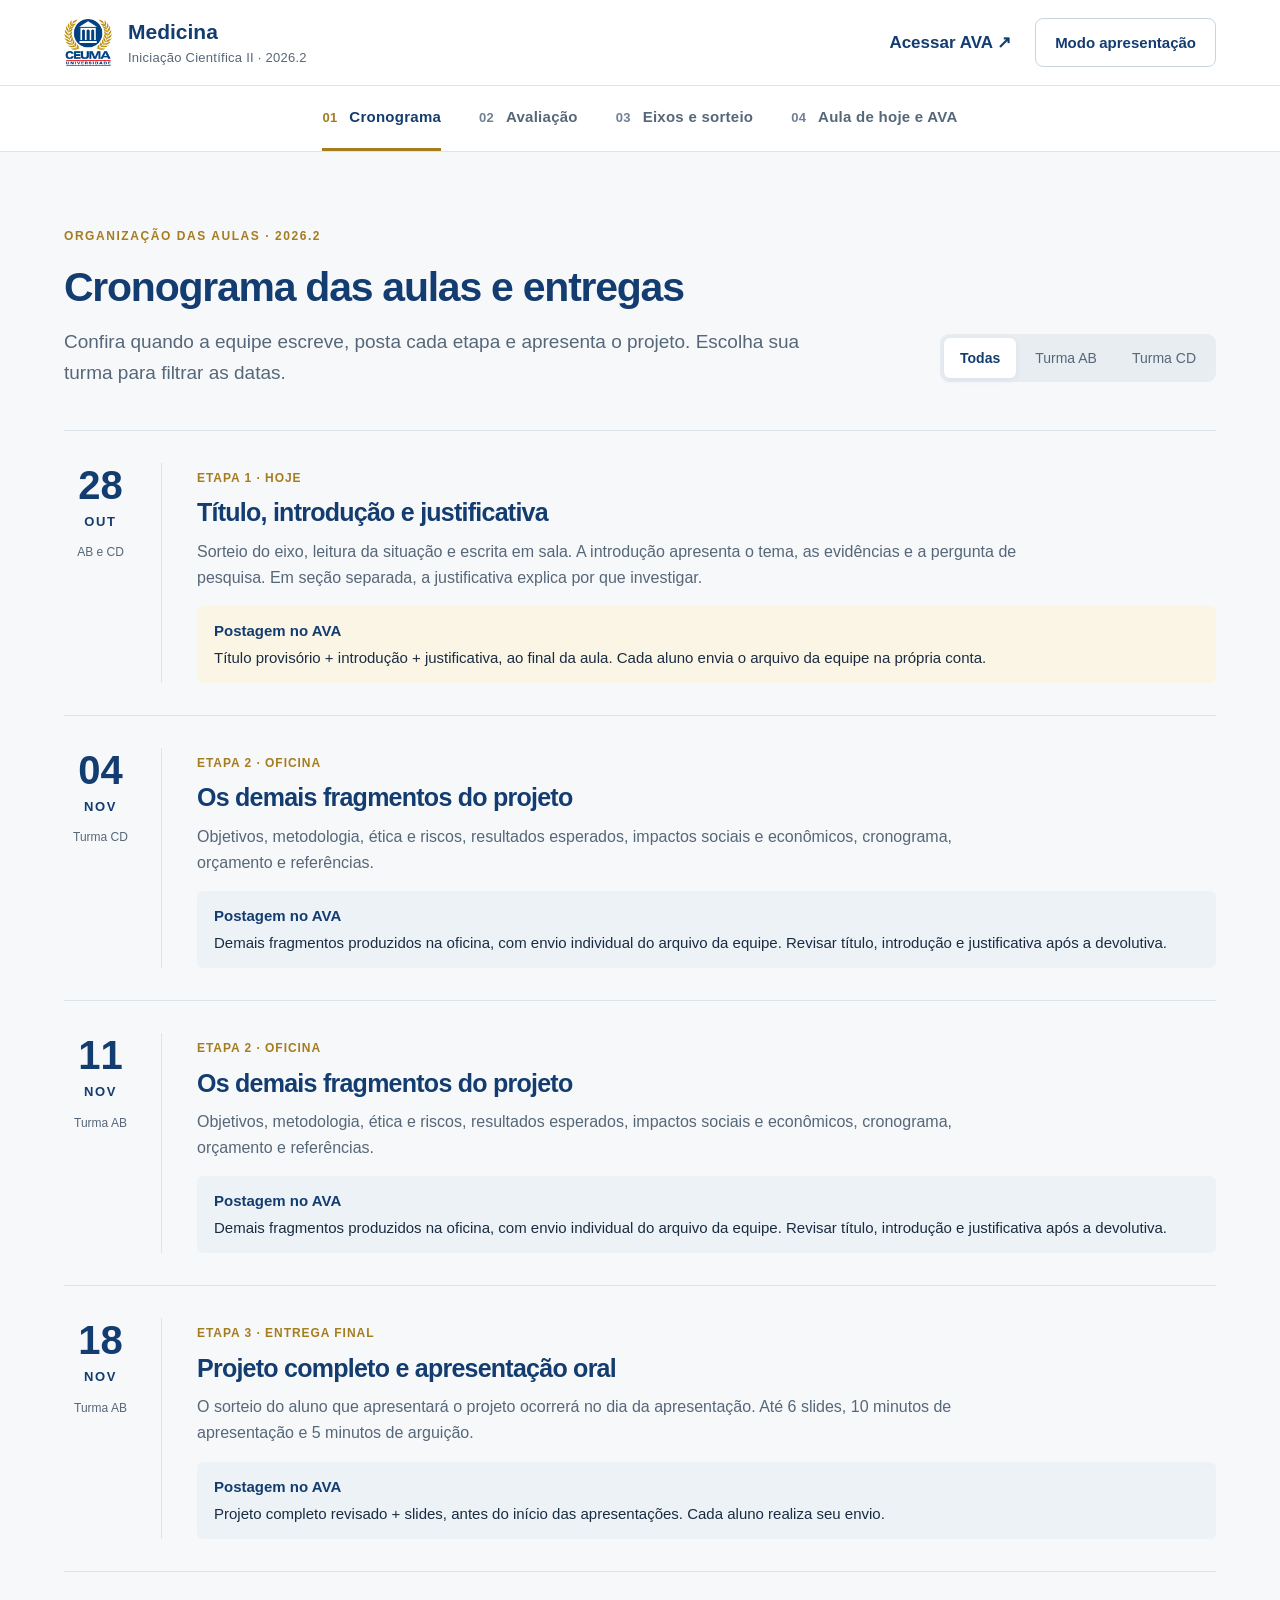
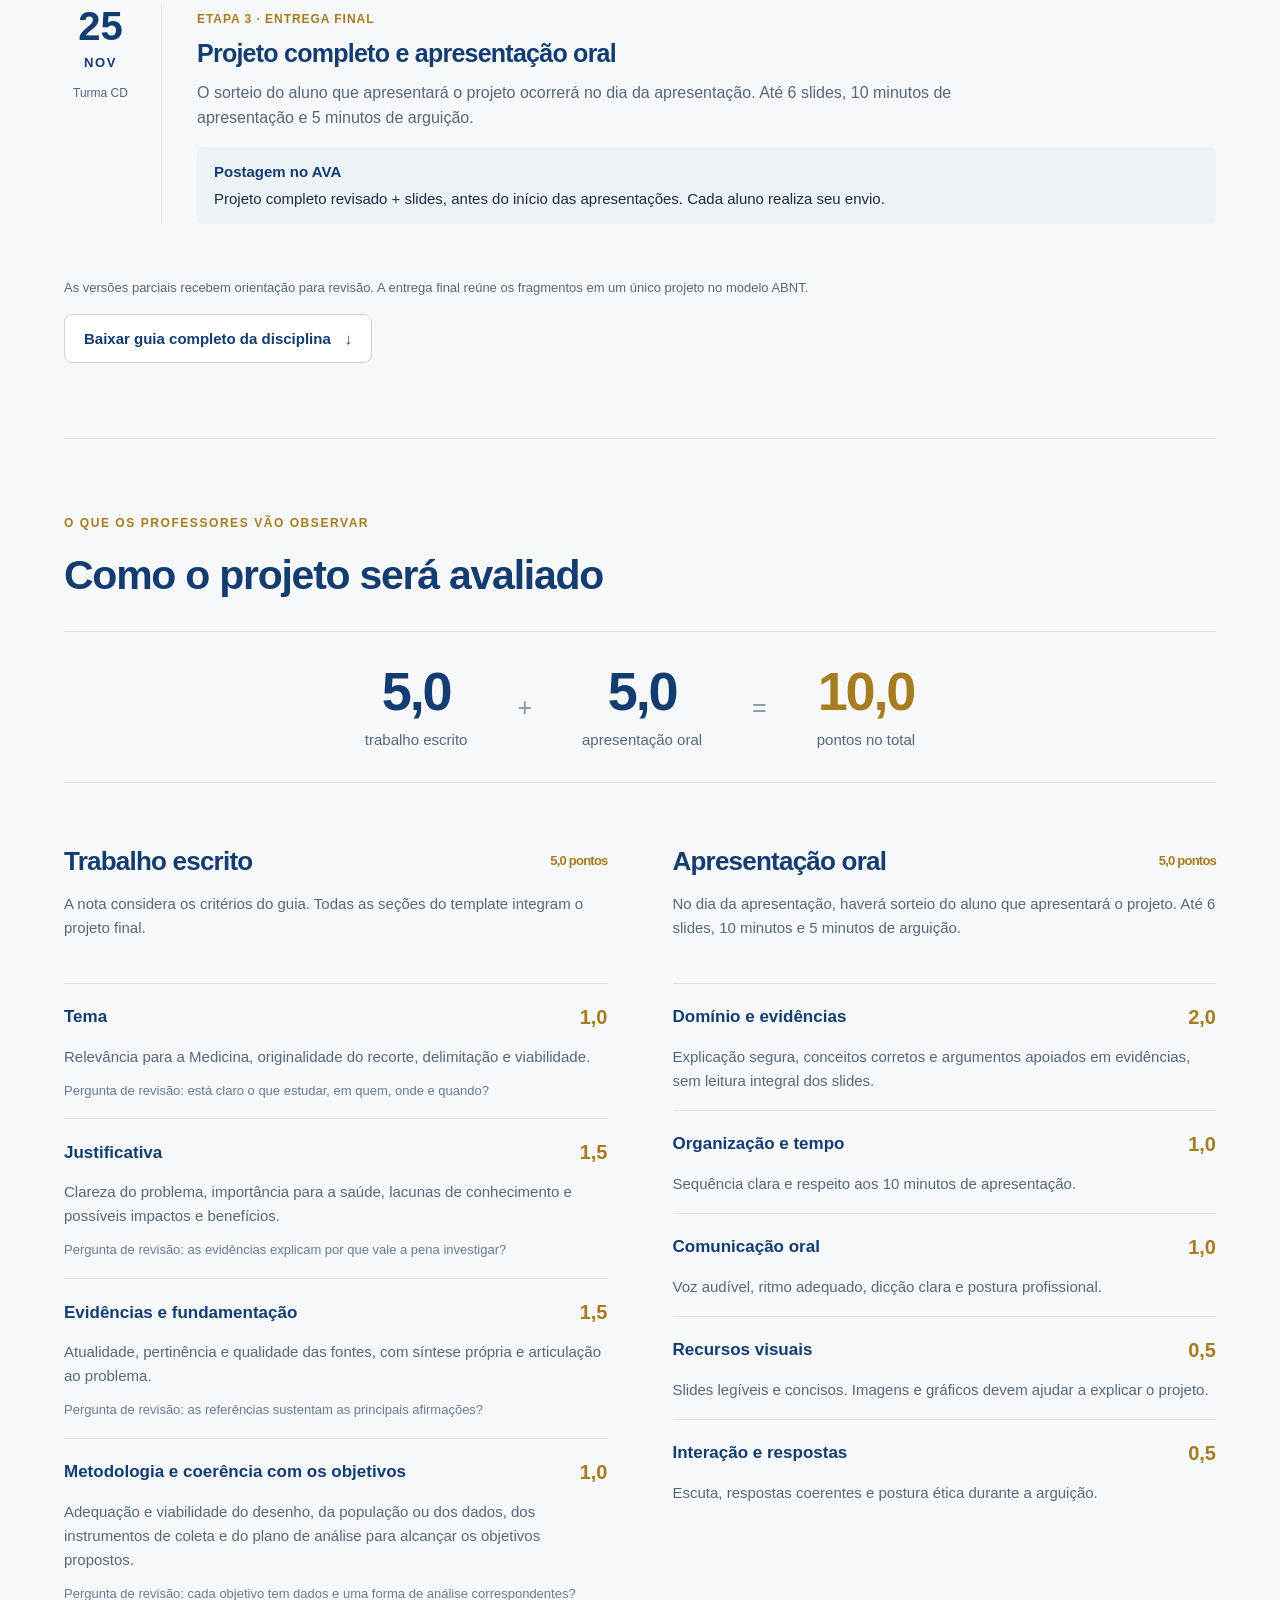
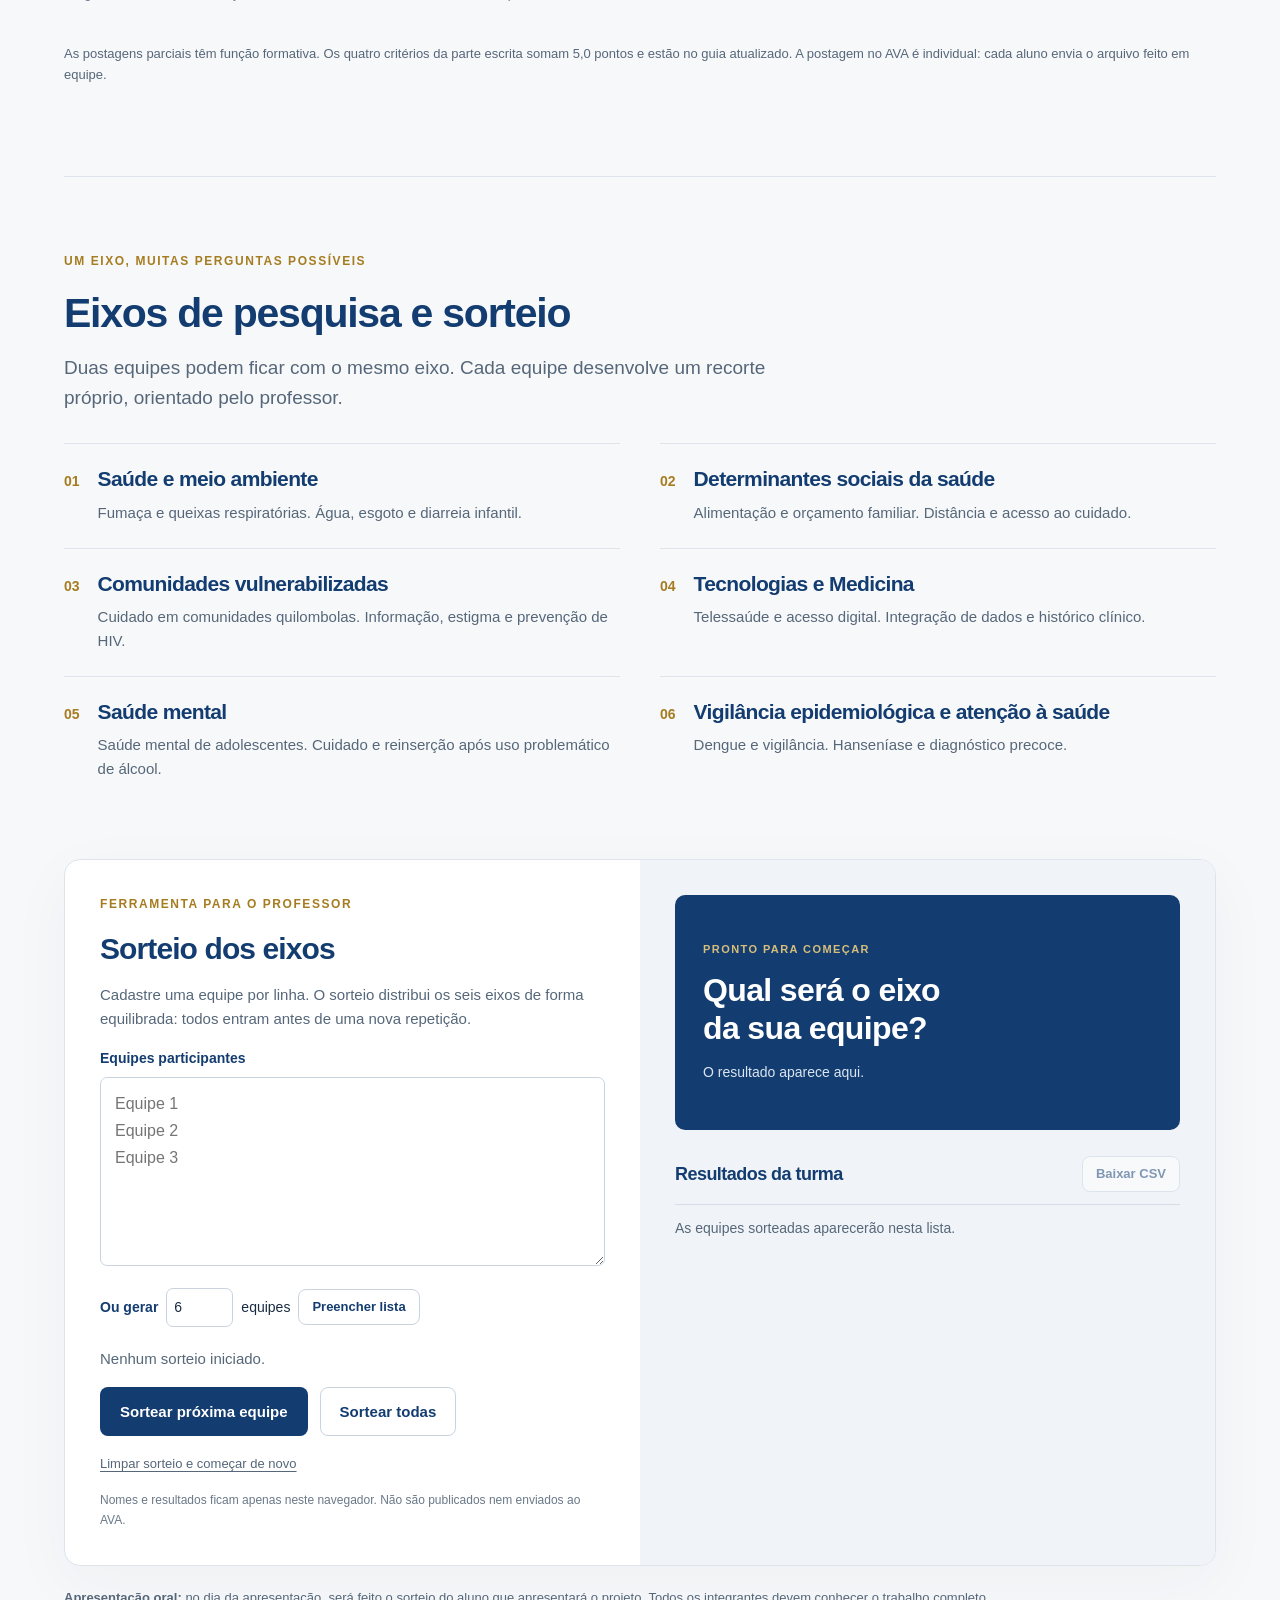
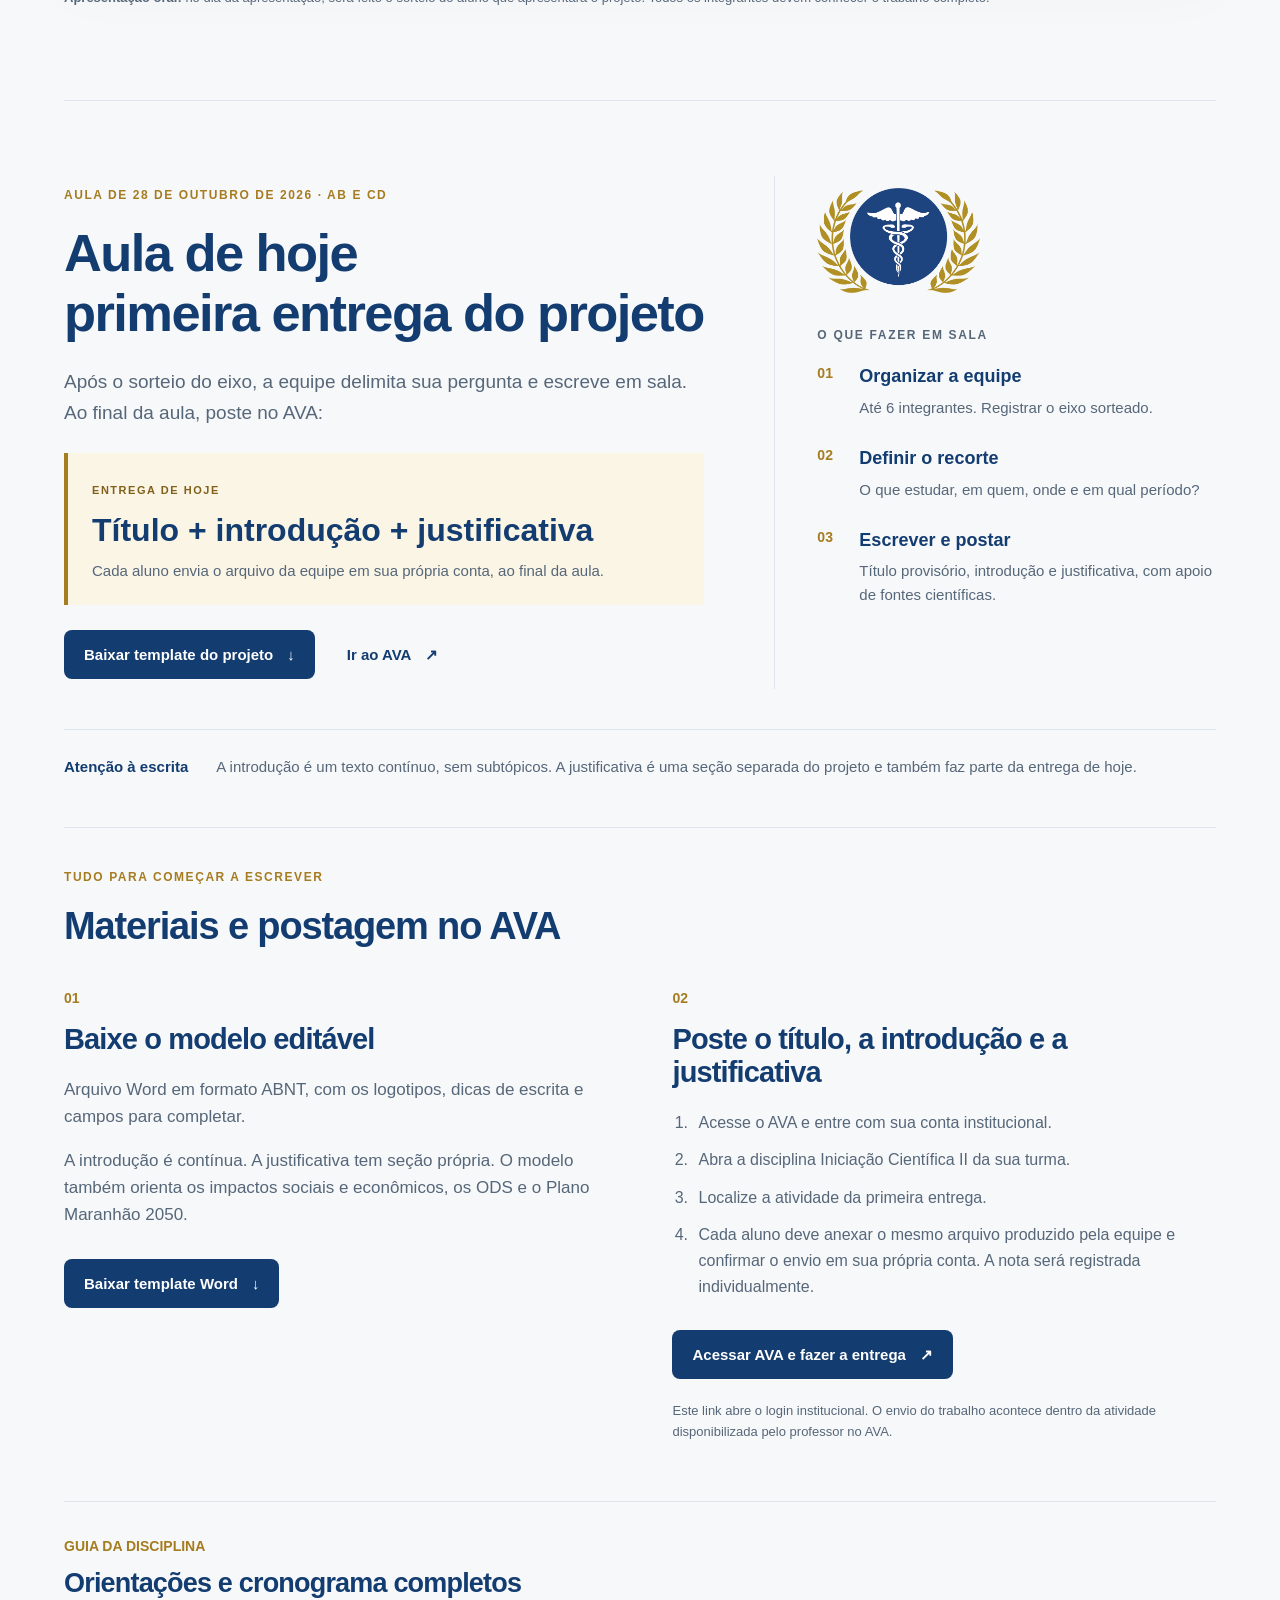
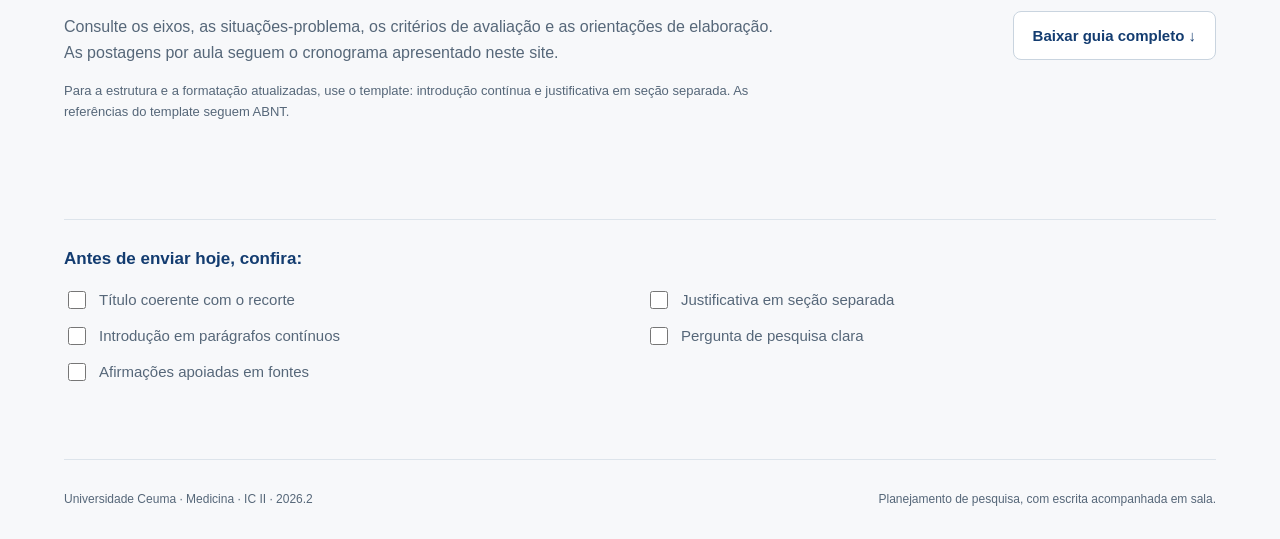
==== index.html @ c85ce7bf "Add files via upload" ====
<!doctype html>
<html lang="pt-BR">
<head>
<meta charset="utf-8"><meta name="viewport" content="width=device-width, initial-scale=1">
<meta name="description" content="Iniciação Científica II: cronograma, entregas no AVA, avaliação e sorteio dos eixos de pesquisa. Medicina Universidade Ceuma, 2026.2.">
<meta name="theme-color" content="#133c70"><title>IC II · Projeto de pesquisa · Medicina Ceuma</title>
<link rel="stylesheet" href="style.css"><script src="app.js" defer></script>
</head>
<body>
<a class="skip" href="#conteudo">Pular para o conteúdo</a>
<header class="topbar"><a class="brand" href="#cronograma" aria-label="IC II início"><img src="universidade-ceuma.png" alt="Universidade Ceuma"><span>Medicina<span class="brand-sub">Iniciação Científica II · 2026.2</span></span></a><div class="top-actions"><a class="ava-link" href="https://ead.ceuma.br/login/index.php" target="_blank" rel="noopener">Acessar AVA <span aria-hidden="true">↗</span></a><button id="presentation-toggle" class="btn outline" aria-pressed="false">Modo apresentação</button></div></header>
<nav class="nav" aria-label="Seções da aula"><a href="#cronograma" class="active">01 <span>Cronograma</span></a><a href="#avaliacao">02 <span>Avaliação</span></a><a href="#sorteio">03 <span>Eixos e sorteio</span></a><a href="#hoje">04 <span>Aula de hoje e AVA</span></a></nav>
<main id="conteudo">
<section id="cronograma" class="section" aria-labelledby="cronograma-title"><p class="eyebrow">Organização das aulas · 2026.2</p><div class="section-heading"><div><h1 id="cronograma-title" class="schedule-title">Cronograma das aulas e entregas</h1><p class="section-intro">Confira quando a equipe escreve, posta cada etapa e apresenta o projeto. Escolha sua turma para filtrar as datas.</p></div><div class="tabs" role="group" aria-label="Filtrar cronograma por turma"><button data-class="all" aria-pressed="true" class="selected">Todas</button><button data-class="AB" aria-pressed="false">Turma AB</button><button data-class="CD" aria-pressed="false">Turma CD</button></div></div>
<div class="timeline">
<article class="event today" data-group="AB CD"><div class="date"><strong>28</strong><span>OUT</span><small>AB e CD</small></div><div class="event-body"><span class="event-tag">Etapa 1 · hoje</span><h3>Título, introdução e justificativa</h3><p>Sorteio do eixo, leitura da situação e escrita em sala. A introdução apresenta o tema, as evidências e a pergunta de pesquisa. Em seção separada, a justificativa explica por que investigar.</p><div class="deliverable"><strong>Postagem no AVA</strong> Título provisório + introdução + justificativa, ao final da aula. Cada aluno envia o arquivo da equipe na própria conta.</div></div></article>
<article class="event" data-group="CD"><div class="date"><strong>04</strong><span>NOV</span><small>Turma CD</small></div><div class="event-body"><span class="event-tag">Etapa 2 · oficina</span><h3>Os demais fragmentos do projeto</h3><p>Objetivos, metodologia, ética e riscos, resultados esperados, impactos sociais e econômicos, cronograma, orçamento e referências.</p><div class="deliverable"><strong>Postagem no AVA</strong> Demais fragmentos produzidos na oficina, com envio individual do arquivo da equipe. Revisar título, introdução e justificativa após a devolutiva.</div></div></article>
<article class="event" data-group="AB"><div class="date"><strong>11</strong><span>NOV</span><small>Turma AB</small></div><div class="event-body"><span class="event-tag">Etapa 2 · oficina</span><h3>Os demais fragmentos do projeto</h3><p>Objetivos, metodologia, ética e riscos, resultados esperados, impactos sociais e econômicos, cronograma, orçamento e referências.</p><div class="deliverable"><strong>Postagem no AVA</strong> Demais fragmentos produzidos na oficina, com envio individual do arquivo da equipe. Revisar título, introdução e justificativa após a devolutiva.</div></div></article>
<article class="event final" data-group="AB"><div class="date"><strong>18</strong><span>NOV</span><small>Turma AB</small></div><div class="event-body"><span class="event-tag">Etapa 3 · entrega final</span><h3>Projeto completo e apresentação oral</h3><p>O sorteio do aluno que apresentará o projeto ocorrerá no dia da apresentação. Até 6 slides, 10 minutos de apresentação e 5 minutos de arguição.</p><div class="deliverable"><strong>Postagem no AVA</strong> Projeto completo revisado + slides, antes do início das apresentações. Cada aluno realiza seu envio.</div></div></article>
<article class="event final" data-group="CD"><div class="date"><strong>25</strong><span>NOV</span><small>Turma CD</small></div><div class="event-body"><span class="event-tag">Etapa 3 · entrega final</span><h3>Projeto completo e apresentação oral</h3><p>O sorteio do aluno que apresentará o projeto ocorrerá no dia da apresentação. Até 6 slides, 10 minutos de apresentação e 5 minutos de arguição.</p><div class="deliverable"><strong>Postagem no AVA</strong> Projeto completo revisado + slides, antes do início das apresentações. Cada aluno realiza seu envio.</div></div></article>
</div><p class="footnote">As versões parciais recebem orientação para revisão. A entrega final reúne os fragmentos em um único projeto no modelo ABNT.</p><a class="btn outline" href="Guia-Projeto-IC-II-2026.docx" download>Baixar guia completo da disciplina <span aria-hidden="true">↓</span></a></section>
<section id="avaliacao" class="section" aria-labelledby="avaliacao-title"><p class="eyebrow">O que os professores vão observar</p><h2 id="avaliacao-title">Como o projeto será avaliado</h2><div class="score-overview"><div><strong>5,0</strong><span>trabalho escrito</span></div><span class="score-symbol">+</span><div><strong>5,0</strong><span>apresentação oral</span></div><span class="score-symbol">=</span><div class="score-total"><strong>10,0</strong><span>pontos no total</span></div></div>
<div class="assessment-grid"><div><h3>Trabalho escrito <span>5,0 pontos</span></h3><p class="rubric-intro">A nota considera os critérios do guia. Todas as seções do template integram o projeto final.</p><details class="rubric" open><summary><span>Tema</span><strong>1,0</strong></summary><p>Relevância para a Medicina, originalidade do recorte, delimitação e viabilidade.</p><p class="rubric-hint">Pergunta de revisão: está claro o que estudar, em quem, onde e quando?</p></details><details class="rubric" open><summary><span>Justificativa</span><strong>1,5</strong></summary><p>Clareza do problema, importância para a saúde, lacunas de conhecimento e possíveis impactos e benefícios.</p><p class="rubric-hint">Pergunta de revisão: as evidências explicam por que vale a pena investigar?</p></details><details class="rubric" open><summary><span>Evidências e fundamentação</span><strong>1,5</strong></summary><p>Atualidade, pertinência e qualidade das fontes, com síntese própria e articulação ao problema.</p><p class="rubric-hint">Pergunta de revisão: as referências sustentam as principais afirmações?</p></details><details class="rubric" open><summary><span>Metodologia e coerência com os objetivos</span><strong>1,0</strong></summary><p>Adequação e viabilidade do desenho, da população ou dos dados, dos instrumentos de coleta e do plano de análise para alcançar os objetivos propostos.</p><p class="rubric-hint">Pergunta de revisão: cada objetivo tem dados e uma forma de análise correspondentes?</p></details></div><div><h3>Apresentação oral <span>5,0 pontos</span></h3><p class="rubric-intro">No dia da apresentação, haverá sorteio do aluno que apresentará o projeto. Até 6 slides, 10 minutos e 5 minutos de arguição.</p><details class="rubric" open><summary><span>Domínio e evidências</span><strong>2,0</strong></summary><p>Explicação segura, conceitos corretos e argumentos apoiados em evidências, sem leitura integral dos slides.</p></details><details class="rubric" open><summary><span>Organização e tempo</span><strong>1,0</strong></summary><p>Sequência clara e respeito aos 10 minutos de apresentação.</p></details><details class="rubric" open><summary><span>Comunicação oral</span><strong>1,0</strong></summary><p>Voz audível, ritmo adequado, dicção clara e postura profissional.</p></details><details class="rubric" open><summary><span>Recursos visuais</span><strong>0,5</strong></summary><p>Slides legíveis e concisos. Imagens e gráficos devem ajudar a explicar o projeto.</p></details><details class="rubric" open><summary><span>Interação e respostas</span><strong>0,5</strong></summary><p>Escuta, respostas coerentes e postura ética durante a arguição.</p></details></div></div><p class="footnote">As postagens parciais têm função formativa. Os quatro critérios da parte escrita somam 5,0 pontos e estão no guia atualizado. A postagem no AVA é individual: cada aluno envia o arquivo feito em equipe.</p></section>
<section id="sorteio" class="section" aria-labelledby="sorteio-title"><p class="eyebrow">Um eixo, muitas perguntas possíveis</p><h2 id="sorteio-title">Eixos de pesquisa e sorteio</h2><p class="section-intro">Duas equipes podem ficar com o mesmo eixo. Cada equipe desenvolve um recorte próprio, orientado pelo professor.</p>
<div class="axis-list" id="axis-list"></div>
<div class="lottery"><div class="lottery-form"><p class="eyebrow">Ferramenta para o professor</p><h3>Sorteio dos eixos</h3><p>Cadastre uma equipe por linha. O sorteio distribui os seis eixos de forma equilibrada: todos entram antes de uma nova repetição.</p><label for="teams">Equipes participantes</label><textarea id="teams" rows="6" placeholder="Equipe 1&#10;Equipe 2&#10;Equipe 3"></textarea><div class="quick-generate"><label for="team-count">Ou gerar</label><input type="number" id="team-count" value="6" min="1" max="60"><span>equipes</span><button id="generate-teams" class="btn small outline">Preencher lista</button></div><p id="lottery-status" class="status" role="status" aria-live="polite">Nenhum sorteio iniciado.</p><div class="button-row"><button id="draw-one" class="btn primary">Sortear próxima equipe</button><button id="draw-all" class="btn outline">Sortear todas</button></div><button id="reset-lottery" class="reset-button">Limpar sorteio e começar de novo</button><p class="privacy">Nomes e resultados ficam apenas neste navegador. Não são publicados nem enviados ao AVA.</p></div><div class="lottery-results"><div id="draw-stage" class="draw-stage" aria-live="polite"><span class="stage-overline">PRONTO PARA COMEÇAR</span><strong>Qual será o eixo<br>da sua equipe?</strong><p>O resultado aparece aqui.</p></div><div class="results-heading"><h4>Resultados da turma</h4><button id="export-results" class="btn small outline" disabled>Baixar CSV</button></div><ol id="results-list" class="results-list"><li class="empty">As equipes sorteadas aparecerão nesta lista.</li></ol></div></div>
<p class="footnote"><strong>Apresentação oral:</strong> no dia da apresentação, será feito o sorteio do aluno que apresentará o projeto. Todos os integrantes devem conhecer o trabalho completo.</p>
</section>
<section id="hoje" class="section hero" aria-labelledby="hoje-title">
<div class="hero-copy"><p class="eyebrow">Aula de 28 de outubro de 2026 · AB e CD</p><h2 id="hoje-title">Aula de hoje<br>primeira entrega do projeto</h2><p class="intro">Após o sorteio do eixo, a equipe delimita sua pergunta e escreve em sala. Ao final da aula, poste no AVA:</p><div class="today-delivery"><span>ENTREGA DE HOJE</span><strong>Título + introdução + justificativa</strong><p>Cada aluno envia o arquivo da equipe em sua própria conta, ao final da aula.</p></div><div class="button-row"><a class="btn primary" href="Template-Projeto-IC-II-ABNT.docx" download>Baixar template do projeto <span aria-hidden="true">↓</span></a><a class="btn text-button" href="https://ead.ceuma.br/login/index.php" target="_blank" rel="noopener">Ir ao AVA <span aria-hidden="true">↗</span></a></div></div>
<aside class="hero-aside"><img src="medicina-ceuma.png" alt="Símbolo do curso de Medicina da Universidade Ceuma"><p class="aside-label">O QUE FAZER EM SALA</p><ol class="steps"><li><strong>Organizar a equipe</strong><span>Até 6 integrantes. Registrar o eixo sorteado.</span></li><li><strong>Definir o recorte</strong><span>O que estudar, em quem, onde e em qual período?</span></li><li><strong>Escrever e postar</strong><span>Título provisório, introdução e justificativa, com apoio de fontes científicas.</span></li></ol></aside>
<div class="teacher-note"><strong>Atenção à escrita</strong><p>A introdução é um texto contínuo, sem subtópicos. A justificativa é uma seção separada do projeto e também faz parte da entrega de hoje.</p></div>
<div id="materiais" class="today-resources" aria-labelledby="materiais-title"><p class="eyebrow">Tudo para começar a escrever</p><h2 id="materiais-title">Materiais e postagem no AVA</h2><div class="resource-columns"><article><span class="resource-number">01</span><h3>Baixe o modelo editável</h3><p>Arquivo Word em formato ABNT, com os logotipos, dicas de escrita e campos para completar.</p><p>A introdução é contínua. A justificativa tem seção própria. O modelo também orienta os impactos sociais e econômicos, os ODS e o Plano Maranhão 2050.</p><a class="btn primary" href="Template-Projeto-IC-II-ABNT.docx" download>Baixar template Word <span aria-hidden="true">↓</span></a></article><article><span class="resource-number">02</span><h3>Poste o título, a introdução e a justificativa</h3><ol class="ava-steps"><li>Acesse o AVA e entre com sua conta institucional.</li><li>Abra a disciplina Iniciação Científica II da sua turma.</li><li>Localize a atividade da primeira entrega.</li><li>Cada aluno deve anexar o mesmo arquivo produzido pela equipe e confirmar o envio em sua própria conta. A nota será registrada individualmente.</li></ol><a class="btn primary" href="https://ead.ceuma.br/login/index.php" target="_blank" rel="noopener">Acessar AVA e fazer a entrega <span aria-hidden="true">↗</span></a><p class="footnote">Este link abre o login institucional. O envio do trabalho acontece dentro da atividade disponibilizada pelo professor no AVA.</p></article></div><article class="guide-resource"><div><span class="resource-number">GUIA DA DISCIPLINA</span><h3>Orientações e cronograma completos</h3><p>Consulte os eixos, as situações-problema, os critérios de avaliação e as orientações de elaboração. As postagens por aula seguem o cronograma apresentado neste site.</p><p class="footnote">Para a estrutura e a formatação atualizadas, use o template: introdução contínua e justificativa em seção separada. As referências do template seguem ABNT.</p></div><a class="btn outline" href="Guia-Projeto-IC-II-2026.docx" download>Baixar guia completo ↓</a></article><div class="closing"><p>Antes de enviar hoje, confira:</p><div class="checklist"><label><input type="checkbox"> Título coerente com o recorte</label><label><input type="checkbox"> Justificativa em seção separada</label><label><input type="checkbox"> Introdução em parágrafos contínuos</label><label><input type="checkbox"> Pergunta de pesquisa clara</label><label><input type="checkbox"> Afirmações apoiadas em fontes</label></div></div></div>
</section>
</main>
<footer class="site-footer"><span>Universidade Ceuma · Medicina · IC II · 2026.2</span><span>Planejamento de pesquisa, com escrita acompanhada em sala.</span></footer>
<div class="presentation-bar" hidden><button id="previous-section" class="btn outline" aria-label="Seção anterior">← Anterior</button><span id="slide-progress" aria-live="polite">1 / 4</span><button id="next-section" class="btn primary" aria-label="Próxima seção">Próxima →</button><button id="exit-presentation" class="btn text-button">Sair <span class="key">Esc</span></button></div>
<dialog id="reset-dialog"><h3>Começar um novo sorteio?</h3><p>Os resultados atuais serão apagados deste navegador. Você pode baixar o CSV antes de continuar.</p><div class="button-row"><button id="cancel-reset" class="btn outline">Manter resultados</button><button id="confirm-reset" class="btn primary">Limpar sorteio</button></div></dialog>
</body></html>
---- style.css ----
@charset "UTF-8";
:root{--navy:#133c70;--deep:#102e54;--gold:#a67c20;--gold-light:#fbf5e6;--ink:#192c41;--muted:#566779;--paper:#fff;--ground:#f7f8fa;--line:#dde4eb;--radius:16px;--shadow:0 18px 65px #102e540a;--font: 'Segoe UI',Arial,sans-serif}
*{box-sizing:border-box}html{scroll-behavior:smooth;scroll-padding-top:150px}body{margin:0;background:var(--ground);color:var(--ink);font-family:var(--font);font-size:17px;line-height:1.6}button,input,textarea{font:inherit}a{color:var(--navy)}button,a,input,textarea,summary{touch-action:manipulation}button{cursor:pointer}button:disabled{cursor:default;opacity:.5}a{text-underline-offset:4px}button:focus-visible,a:focus-visible,summary:focus-visible{outline:3px solid var(--gold);outline-offset:4px}input:focus,textarea:focus{outline:3px solid #a67c2050;border-color:var(--gold)}.skip{position:fixed;top:-100px;left:12px;z-index:100;background:#fff;padding:12px}.skip:focus{top:10px}.topbar{display:flex;align-items:center;justify-content:space-between;gap:20px;padding:18px max(5vw,24px);background:#fff;border-bottom:1px solid var(--line)}.brand{display:flex;align-items:center;gap:16px;text-decoration:none;color:var(--navy);font-size:21px;font-weight:700;line-height:1.3}.brand img{width:48px;height:auto}.brand-sub{display:block;font-size:13px;letter-spacing:.02em;color:var(--muted);font-weight:400;margin-top:4px}.top-actions{display:flex;align-items:center;gap:24px}.ava-link{font-weight:600;text-decoration:none}.nav{position:sticky;top:0;z-index:20;display:flex;justify-content:center;background:#fffffff5;backdrop-filter:blur(12px);border-bottom:1px solid var(--line);gap:38px;padding:0 20px}.nav a{font-size:13px;font-weight:600;letter-spacing:.02em;text-decoration:none;padding:19px 0;color:#708094;border-bottom:3px solid transparent}.nav a span{font-size:15px;margin-left:8px;color:var(--muted)}.nav a.active{color:var(--gold);border-color:var(--gold)}.nav a.active span{color:var(--navy)}main{max-width:1320px;margin:auto;padding:0 5vw}.section{padding:75px 0;border-bottom:1px solid var(--line);scroll-margin-top:72px}.eyebrow{color:var(--gold);font-weight:700;text-transform:uppercase;letter-spacing:.13em;font-size:12px;margin:0 0 18px}h1,h2,h3,h4,p{margin-top:0}h1,h2,h3,h4{color:var(--navy);line-height:1.15;font-weight:700;letter-spacing:-.03em}h1{font-size:clamp(40px,4.7vw,65px);margin-bottom:24px}h2{font-size:clamp(32px,3.2vw,44px);margin-bottom:16px}h3{font-size:26px}h4{font-size:20px}p{margin-bottom:16px}.intro,.section-intro{font-size:19px;color:var(--muted);max-width:770px;line-height:1.6}.btn{display:inline-flex;align-items:center;justify-content:center;gap:14px;text-decoration:none;border:1px solid transparent;border-radius:8px;padding:13px 19px;font-size:15px;font-weight:650;line-height:1.4;transition:background .15s,transform .15s}.btn:hover:not(:disabled){transform:translateY(-1px)}.primary{background:var(--navy);color:#fff}.primary:hover{background:var(--deep)}.outline{background:#fff;color:var(--navy);border-color:#c9d4df}.outline:hover{background:#edf2f7}.text-button{background:transparent;color:var(--navy)}.small{padding:8px 13px;font-size:13px}.button-row{display:flex;align-items:center;gap:12px;flex-wrap:wrap}.hero{display:grid;grid-template-columns:1.45fr 1fr;gap:40px 70px}.hero-copy{padding:10px 0}.hero-aside{padding:12px 0 0 42px;border-left:1px solid var(--line)}.hero-aside>img{height:105px;width:auto;margin-bottom:25px}.aside-label{font-size:12px;letter-spacing:.14em;font-weight:700;color:var(--muted)}.steps{list-style:none;padding:0;counter-reset:steps}.steps li{counter-increment:steps;position:relative;padding-left:42px;margin:0 0 24px}.steps li:before{content:'0' counter(steps);position:absolute;left:0;top:0;color:var(--gold);font-size:14px;font-weight:700}.steps strong,.steps span{display:block}.steps strong{color:var(--navy);font-size:18px}.steps span{font-size:15px;color:var(--muted);margin-top:5px}.today-delivery{padding:22px 24px;margin:25px 0;background:var(--gold-light);border-left:4px solid var(--gold)}.today-delivery>span{font-size:11px;color:#80601b;letter-spacing:.14em;font-weight:700}.today-delivery strong{display:block;font-size:32px;color:var(--navy);line-height:1.2;margin:9px 0}.today-delivery p{font-size:15px;margin:0;color:var(--muted)}.teacher-note{grid-column:1/-1;display:flex;gap:28px;border-top:1px solid var(--line);padding-top:25px;font-size:15px}.teacher-note strong{color:var(--navy);white-space:nowrap}.teacher-note p{margin:0;color:var(--muted)}.section-heading{display:flex;justify-content:space-between;align-items:flex-end;gap:22px}.tabs{display:flex;gap:3px;background:#e8edf2;border-radius:9px;padding:4px;white-space:nowrap;margin-bottom:22px}.tabs button{border:0;padding:9px 16px;border-radius:6px;font-size:14px;background:transparent;color:var(--muted)}.tabs button.selected{background:#fff;color:var(--navy);font-weight:700;box-shadow:0 2px 7px #133c7010}.timeline{margin-top:26px}.event{display:flex;gap:35px;padding:32px 0;border-top:1px solid var(--line)}.event[hidden]{display:none}.date{flex:0 0 98px;text-align:center;border-right:1px solid var(--line);padding-right:24px;color:var(--navy)}.date strong{display:block;font-size:40px;line-height:1.1}.date>span{font-size:13px;font-weight:700;letter-spacing:.13em}.date small{display:block;font-size:12px;margin-top:9px;color:var(--muted)}.event-body{flex:1}.event-tag{font-size:12px;font-weight:700;text-transform:uppercase;letter-spacing:.08em;color:var(--gold)}.event h3{font-size:25px;margin:8px 0 12px}.event p{color:var(--muted);font-size:16px;max-width:820px}.deliverable{font-size:15px;padding:13px 17px;background:#edf2f7;border-radius:6px}.deliverable strong{color:var(--navy);display:block;margin-bottom:3px}.today .deliverable{background:var(--gold-light)}.footnote{font-size:13px;color:var(--muted);margin-top:22px;line-height:1.6}.axis-list{display:grid;grid-template-columns:1fr 1fr;gap:0 40px;margin:30px 0 55px}.axis-item{display:flex;gap:18px;border-top:1px solid var(--line);padding:23px 0}.axis-num{font-size:14px;font-weight:700;color:var(--gold);padding-top:3px}.axis-item h3{font-size:21px;margin-bottom:9px}.axis-item p{font-size:15px;color:var(--muted);margin:0}.lottery{display:grid;grid-template-columns:1fr 1fr;background:#fff;border:1px solid var(--line);border-radius:var(--radius);box-shadow:var(--shadow);overflow:hidden}.lottery-form{padding:35px}.lottery-form h3{font-size:30px;margin-bottom:16px}.lottery-form>p:not(.eyebrow){font-size:15px;color:var(--muted)}label{font-size:14px;font-weight:600;color:var(--navy);display:block;margin-bottom:8px}textarea,input[type=text],input[type=number]{width:100%;padding:12px 14px;border:1px solid #c9d4df;border-radius:7px;background:#fff;color:var(--ink)}textarea{resize:vertical;line-height:1.7;font-size:16px}textarea:disabled{background:#f2f4f7;color:var(--muted)}.quick-generate{display:flex;align-items:center;gap:8px;flex-wrap:wrap;margin:14px 0 20px;font-size:14px}.quick-generate label{margin:0}.quick-generate input{width:67px;padding:7px}.status{min-height:24px;margin-top:16px}.error{color:#a22c26!important}.reset-button{border:0;background:none;color:var(--muted);font-size:13px;text-decoration:underline;text-underline-offset:3px;padding:18px 0 5px}.privacy{font-size:12px!important;color:#6a7888!important;margin:12px 0 0}.lottery-results{background:#f0f4f8;padding:35px}.draw-stage{min-height:235px;color:#fff;background:var(--navy);padding:28px;border-radius:10px;display:flex;flex-direction:column;justify-content:center}.stage-overline{font-size:11px;letter-spacing:.13em;color:#d7be7a;font-weight:700}.draw-stage>strong{font-size:32px;line-height:1.17;letter-spacing:-.02em;margin:14px 0}.draw-stage p{font-size:14px;color:#dae5f1;margin:0}.draw-stage.pulse{animation:reveal .5s ease}.results-heading{display:flex;justify-content:space-between;align-items:center;gap:10px;margin:26px 0 12px}.results-heading h4{margin:0;font-size:18px}.results-list{list-style:none;padding:0;margin:0;max-height:360px;overflow-y:auto}.results-list li{padding:12px 0;border-top:1px solid #d5dee8;font-size:14px}.results-list li strong{display:block;color:var(--navy)}.results-list li span{color:var(--muted)}.results-list .empty{color:var(--muted);font-size:14px}.presenter-tool{border-top:1px solid var(--line);border-bottom:1px solid var(--line);margin-top:32px}.presenter-tool>summary{display:flex;justify-content:space-between;cursor:pointer;list-style:none;padding:22px 0;color:var(--navy);font-weight:650;font-size:19px}.presenter-tool>summary span{font-size:23px;color:var(--gold)}.presenter-content{padding:10px 0 25px}.presenter-content>p{color:var(--muted);font-size:16px}.presenter-inputs{display:grid;grid-template-columns:1fr 1fr;gap:30px;align-items:start;margin-bottom:20px}.student-result{font-size:25px!important;color:var(--navy)!important;font-weight:700;margin:18px 0 0}.score-overview{display:flex;align-items:center;justify-content:center;gap:50px;margin:32px 0 60px;padding:30px 20px;border-top:1px solid var(--line);border-bottom:1px solid var(--line)}.score-overview>div{text-align:center}.score-overview strong{display:block;font-size:54px;line-height:1.1;color:var(--navy);font-weight:700;letter-spacing:-.04em}.score-overview div>span{font-size:15px;color:var(--muted);display:block;margin-top:7px}.score-symbol{font-size:25px;color:#8996a5}.score-total strong{color:var(--gold)}.assessment-grid{display:grid;grid-template-columns:1fr 1fr;gap:65px}.assessment-grid h3{display:flex;justify-content:space-between;align-items:center;gap:10px;font-size:26px;line-height:1.4;margin-bottom:12px}.assessment-grid h3>span{font-size:13px;color:var(--gold);font-weight:600;white-space:nowrap}.rubric-intro{font-size:15px;color:var(--muted);min-height:75px}.rubric{border-top:1px solid var(--line);padding:17px 0}.rubric summary{display:flex;justify-content:space-between;gap:20px;cursor:pointer;list-style:none;align-items:center;font-size:17px;font-weight:650;color:var(--navy)}.rubric summary strong{color:var(--gold);font-size:20px}.rubric p{font-size:15px;color:var(--muted);margin:12px 0 0}.rubric .rubric-hint{font-size:13px;color:#687b8f}.resource-columns{display:grid;grid-template-columns:1fr 1fr;gap:65px;margin-top:35px}.resource-number{font-size:14px;color:var(--gold);font-weight:700}.resource-columns h3{font-size:29px;margin:12px 0 20px}.resource-columns p{font-size:17px;color:var(--muted)}.resource-columns .btn{margin-top:15px}.ava-steps{padding-left:20px;color:var(--muted);font-size:16px}.ava-steps li{padding-left:6px;margin-bottom:12px}.resource-columns .footnote{font-size:13px}.closing{margin-top:50px;padding-top:25px;border-top:1px solid var(--line)}.closing>p{color:var(--navy);font-weight:650}.checklist{display:grid;grid-template-columns:1fr 1fr;gap:12px}.checklist label{font-size:15px;color:var(--muted);font-weight:400;display:flex;align-items:center;gap:10px;margin:0}.checklist input{accent-color:var(--navy);width:18px;height:18px}.site-footer{max-width:1320px;margin:auto;padding:30px 5vw;display:flex;justify-content:space-between;gap:20px;font-size:12px;color:var(--muted)}.presentation-bar{position:fixed;bottom:0;left:0;right:0;z-index:40;background:#fffffff5;backdrop-filter:blur(12px);padding:14px max(5vw,24px);border-top:1px solid var(--line);align-items:center;justify-content:center;gap:28px}.presentation-bar:not([hidden]){display:flex}.key{font-size:11px;margin-left:8px;border:1px solid var(--line);padding:2px 5px;border-radius:3px}.presenting .section{display:none}.presenting .section.current{display:block;border:0;min-height:calc(100vh - 218px);padding-top:40px;padding-bottom:115px}.presenting .section.hero.current{display:grid}.presenting .site-footer{display:none}.presenting .nav{position:sticky}.presenting main{max-width:1450px}.presenting .hero h1{font-size:clamp(40px,4.7vw,65px)}dialog{max-width:490px;border:1px solid var(--line);border-radius:14px;padding:30px;box-shadow:0 20px 90px #102e5430}dialog::backdrop{background:#102e5470}dialog h3{font-size:25px}dialog p{font-size:16px;color:var(--muted)}@keyframes reveal{from{transform:translateY(6px);opacity:.65}to{transform:translateY(0);opacity:1}}@media(prefers-reduced-motion:reduce){*{scroll-behavior:auto!important;animation:none!important;transition:none!important}}@media(min-width:1500px){main{padding-left:30px;padding-right:30px}}@media(max-width:1000px){.hero{gap:32px}.hero-aside{padding-left:25px}.hero h1{font-size:45px}.nav{gap:20px}.section-heading{display:block}.assessment-grid{gap:30px}.assessment-grid h3{display:block}.assessment-grid h3 span{display:block;margin-top:3px}.lottery-form,.lottery-results{padding:25px}.resource-columns{gap:35px}}@media(max-width:700px){body{font-size:16px}.topbar{padding:14px 20px;gap:10px}.brand img{width:39px}.brand{gap:10px;font-size:17px}.brand-sub{font-size:10px;max-width:150px}.top-actions{gap:8px}.ava-link{display:none}.top-actions .btn{font-size:12px;padding:9px 10px}.nav{justify-content:space-between;gap:12px;overflow-x:auto;padding:0 16px}.nav a{white-space:nowrap;font-size:10px;padding:14px 0}.nav a span{font-size:12px;margin-left:4px}main{padding:0 22px}.section{padding:45px 0}.hero{display:block}.hero h1{font-size:41px}.hero-aside{border-left:0;border-top:1px solid var(--line);padding:28px 0 0;margin-top:35px;display:grid;grid-template-columns:70px 1fr;gap:15px}.hero-aside>img{width:70px;height:auto;align-self:start}.hero-aside>.aside-label{align-self:center}.hero-aside>.steps{grid-column:1/-1;margin-bottom:0}.teacher-note{display:block;margin-top:20px;font-size:14px}.teacher-note strong{display:block;margin-bottom:8px}.intro,.section-intro{font-size:17px}.today-delivery strong{font-size:28px}.button-row{gap:8px}.btn{font-size:14px;padding:12px 15px}.tabs{display:inline-flex;margin-top:10px;margin-bottom:12px}.tabs button{padding:8px 13px}.event{gap:18px;padding:26px 0}.date{flex-basis:65px;padding-right:14px}.date strong{font-size:34px}.date small{font-size:10px}.event h3{font-size:22px}.event p,.deliverable{font-size:14px}.axis-list{grid-template-columns:1fr;margin-bottom:30px}.axis-item{padding:19px 0}.lottery{grid-template-columns:1fr}.lottery-form,.lottery-results{padding:23px}.quick-generate{gap:7px}.draw-stage>strong{font-size:29px}.presenter-tool>summary{font-size:17px;gap:20px}.presenter-inputs{grid-template-columns:1fr;gap:15px}.score-overview{gap:16px;padding:25px 0;margin:28px 0 35px}.score-overview strong{font-size:39px}.score-overview div>span{font-size:11px;max-width:80px}.score-symbol{font-size:20px}.assessment-grid{grid-template-columns:1fr;gap:30px}.assessment-grid h3{display:flex;font-size:24px}.rubric-intro{min-height:auto}.resource-columns{grid-template-columns:1fr;gap:35px}.resource-columns article+article{border-top:1px solid var(--line);padding-top:30px}.resource-columns h3{font-size:26px}.checklist{grid-template-columns:1fr}.site-footer{display:block;padding:25px 22px}.site-footer span{display:block;margin-bottom:8px}.presentation-bar{padding:12px;gap:12px}.presentation-bar .btn{font-size:12px;padding:9px}.presentation-bar>span{font-size:13px}.presentation-bar .key{display:none}.presenting .section.hero.current{display:block}.presenting .section.current{padding-top:30px;padding-bottom:110px}}
@media print{.topbar,.nav,.presentation-bar,.lottery-form,.presenter-tool,.button-row,.tabs,.site-footer{display:none!important}.section,.presenting .section{display:block!important;page-break-before:always;padding:20px 0}.hero{display:block}.hero-aside{display:none}body{background:#fff}main{max-width:none;padding:0}.event[hidden]{display:flex!important}.assessment-grid{gap:30px}.lottery{display:block;border:0}.lottery-results{background:#fff}.draw-stage{display:none}}

.guide-resource{display:flex;align-items:center;justify-content:space-between;gap:35px;margin-top:42px;padding:30px 0;border-top:1px solid var(--line)}.guide-resource>div{max-width:710px}.guide-resource h3{font-size:27px;margin:9px 0 15px}.guide-resource p{color:var(--muted);font-size:16px}.guide-resource .footnote{font-size:13px;margin-top:12px}.guide-resource .btn{flex-shrink:0}@media(max-width:700px){.guide-resource{display:block}.guide-resource .btn{margin-top:10px}}

.schedule-title{font-size:clamp(32px,3.2vw,44px);margin-bottom:16px}.hero h2{font-size:clamp(36px,4.1vw,55px);margin-bottom:24px}.today-resources{grid-column:1/-1;border-top:1px solid var(--line);padding-top:40px;margin-top:8px}.today-resources>h2{font-size:clamp(29px,3vw,38px)}@media(max-width:700px){.hero h2{font-size:36px}.today-delivery strong{font-size:26px}.today-resources{margin-top:30px}}
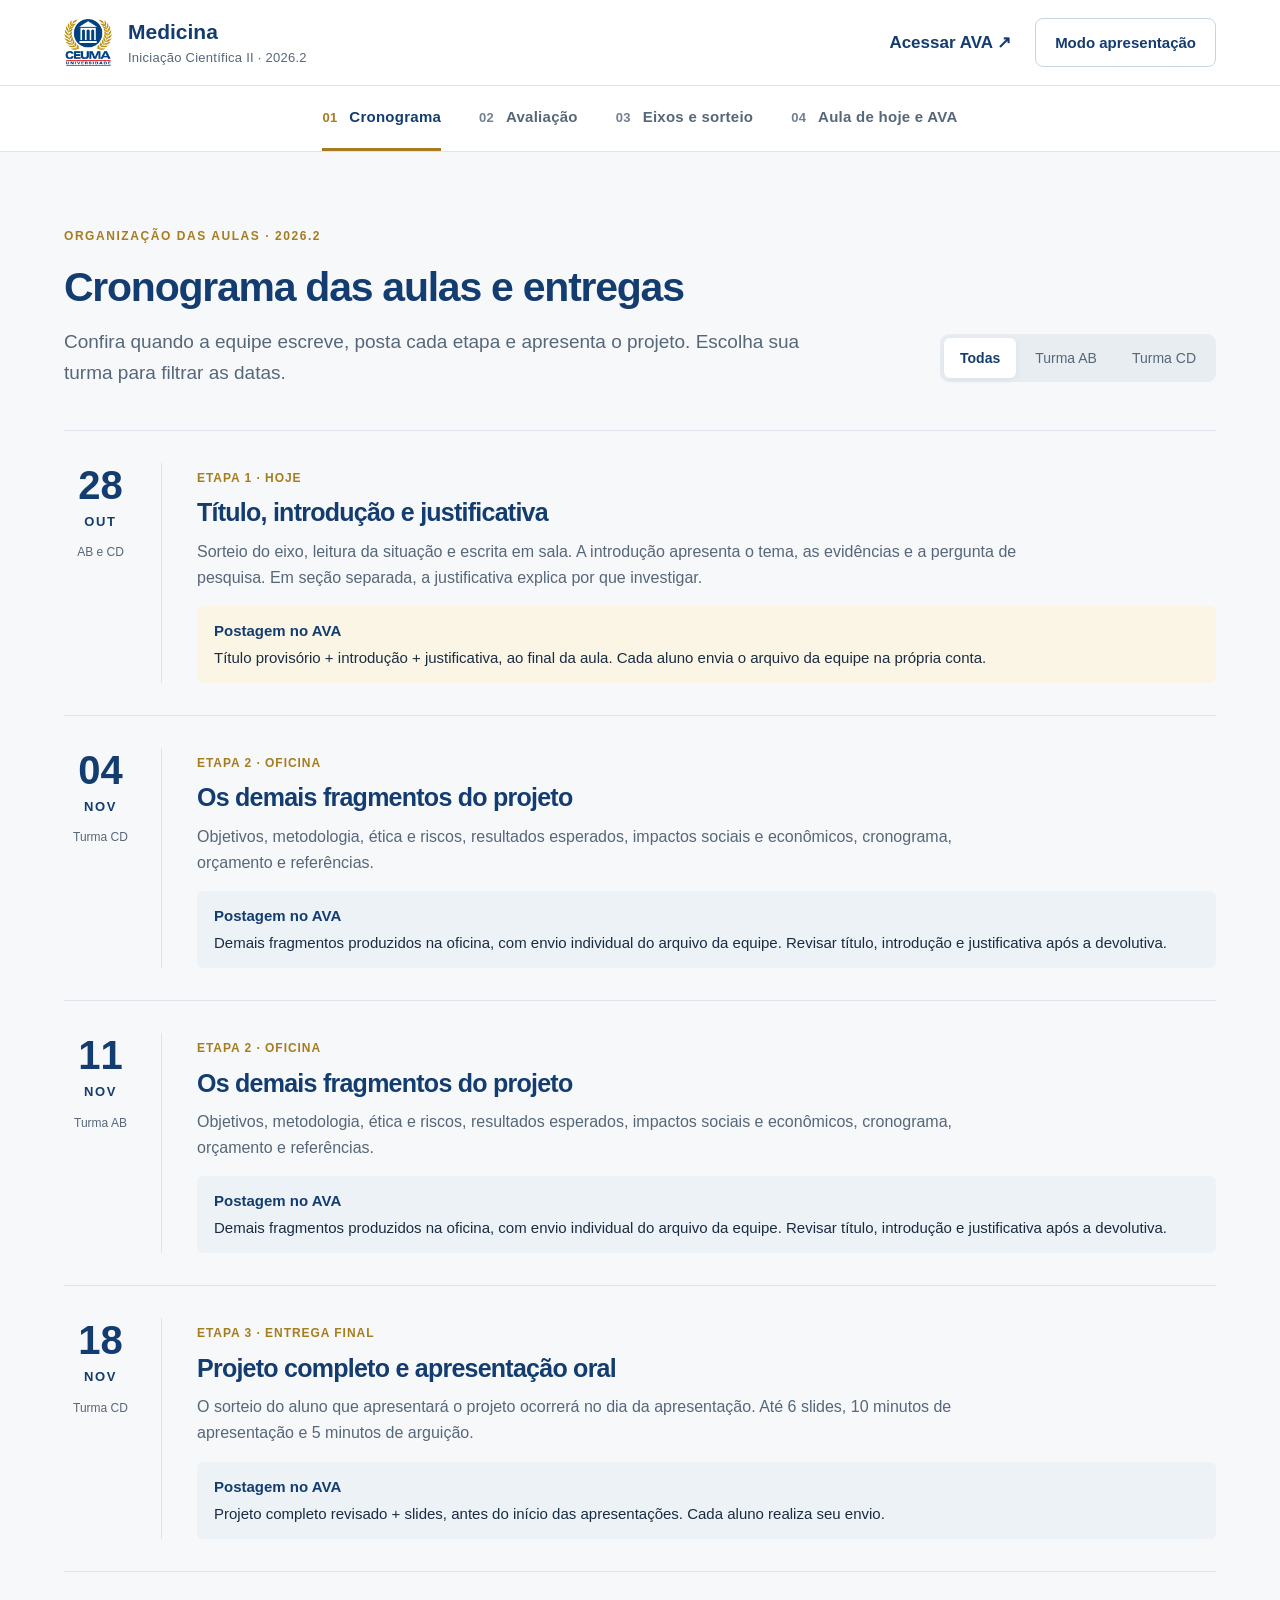
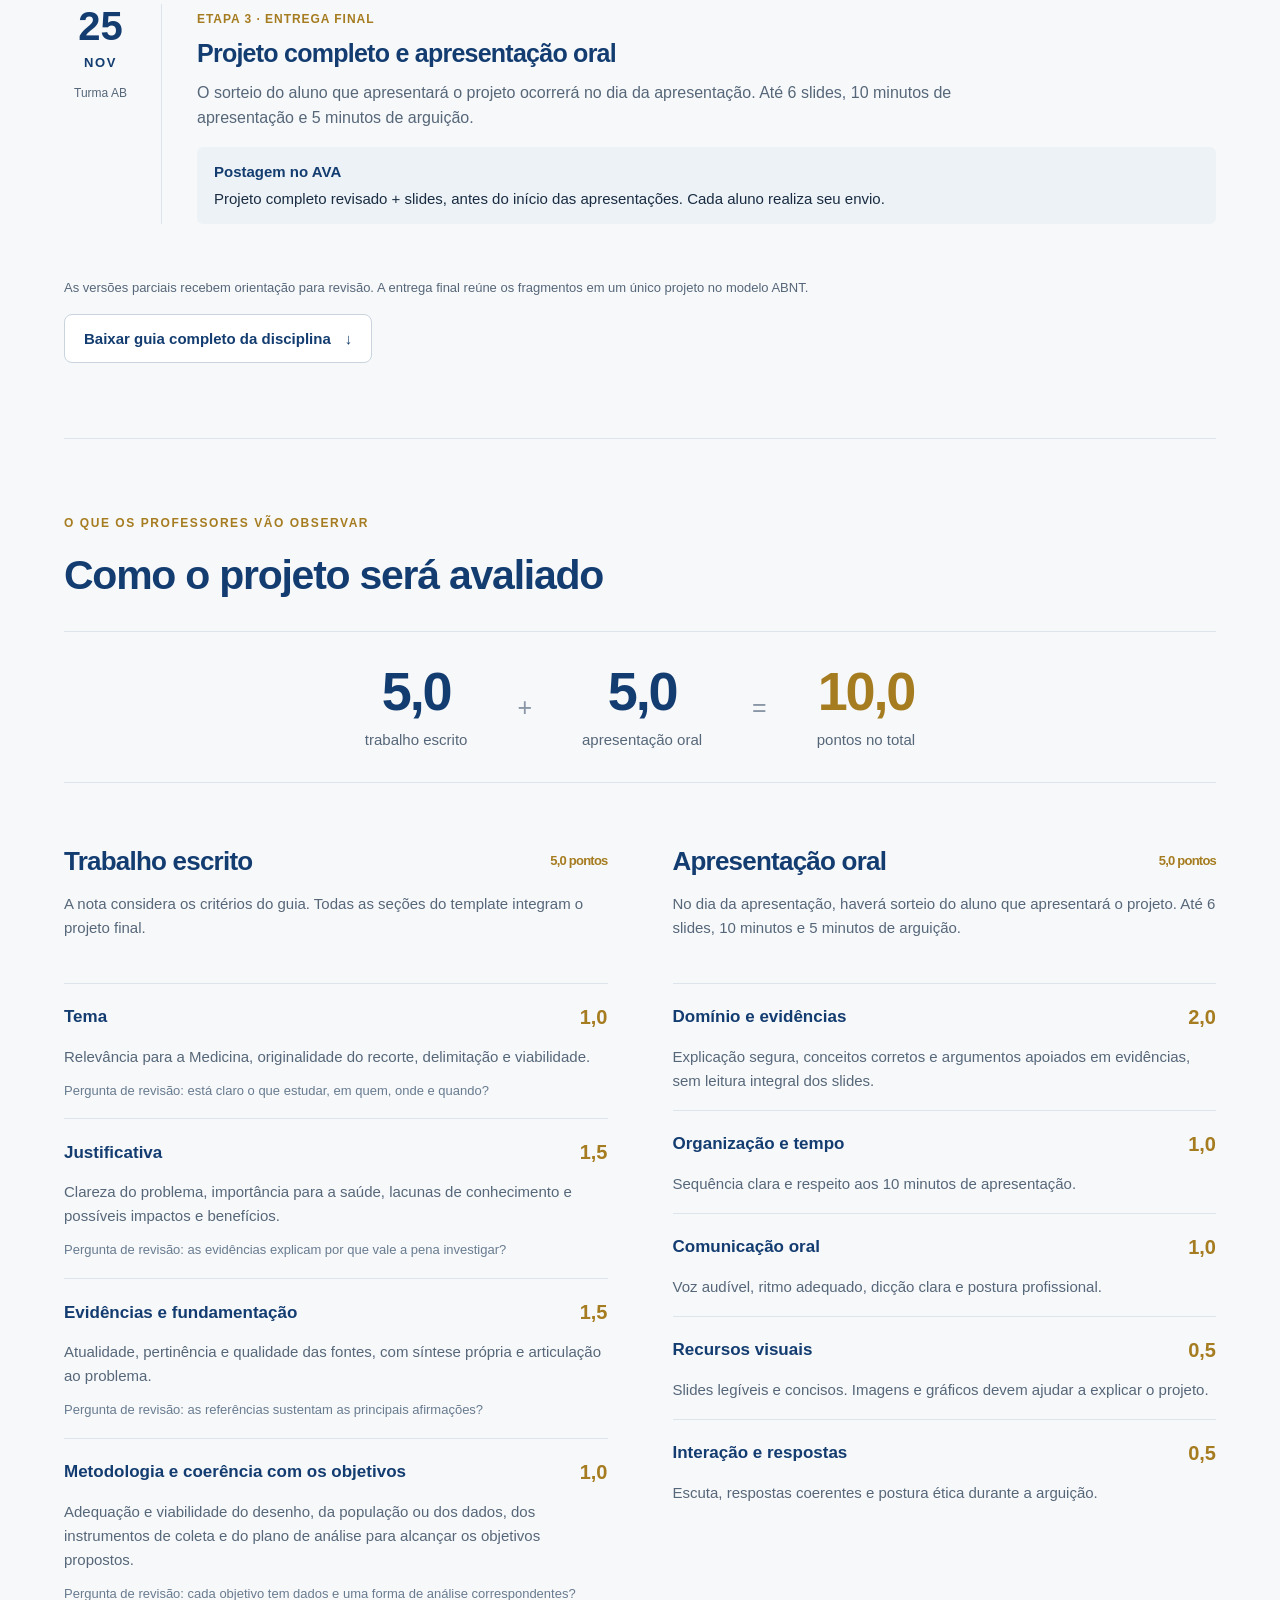
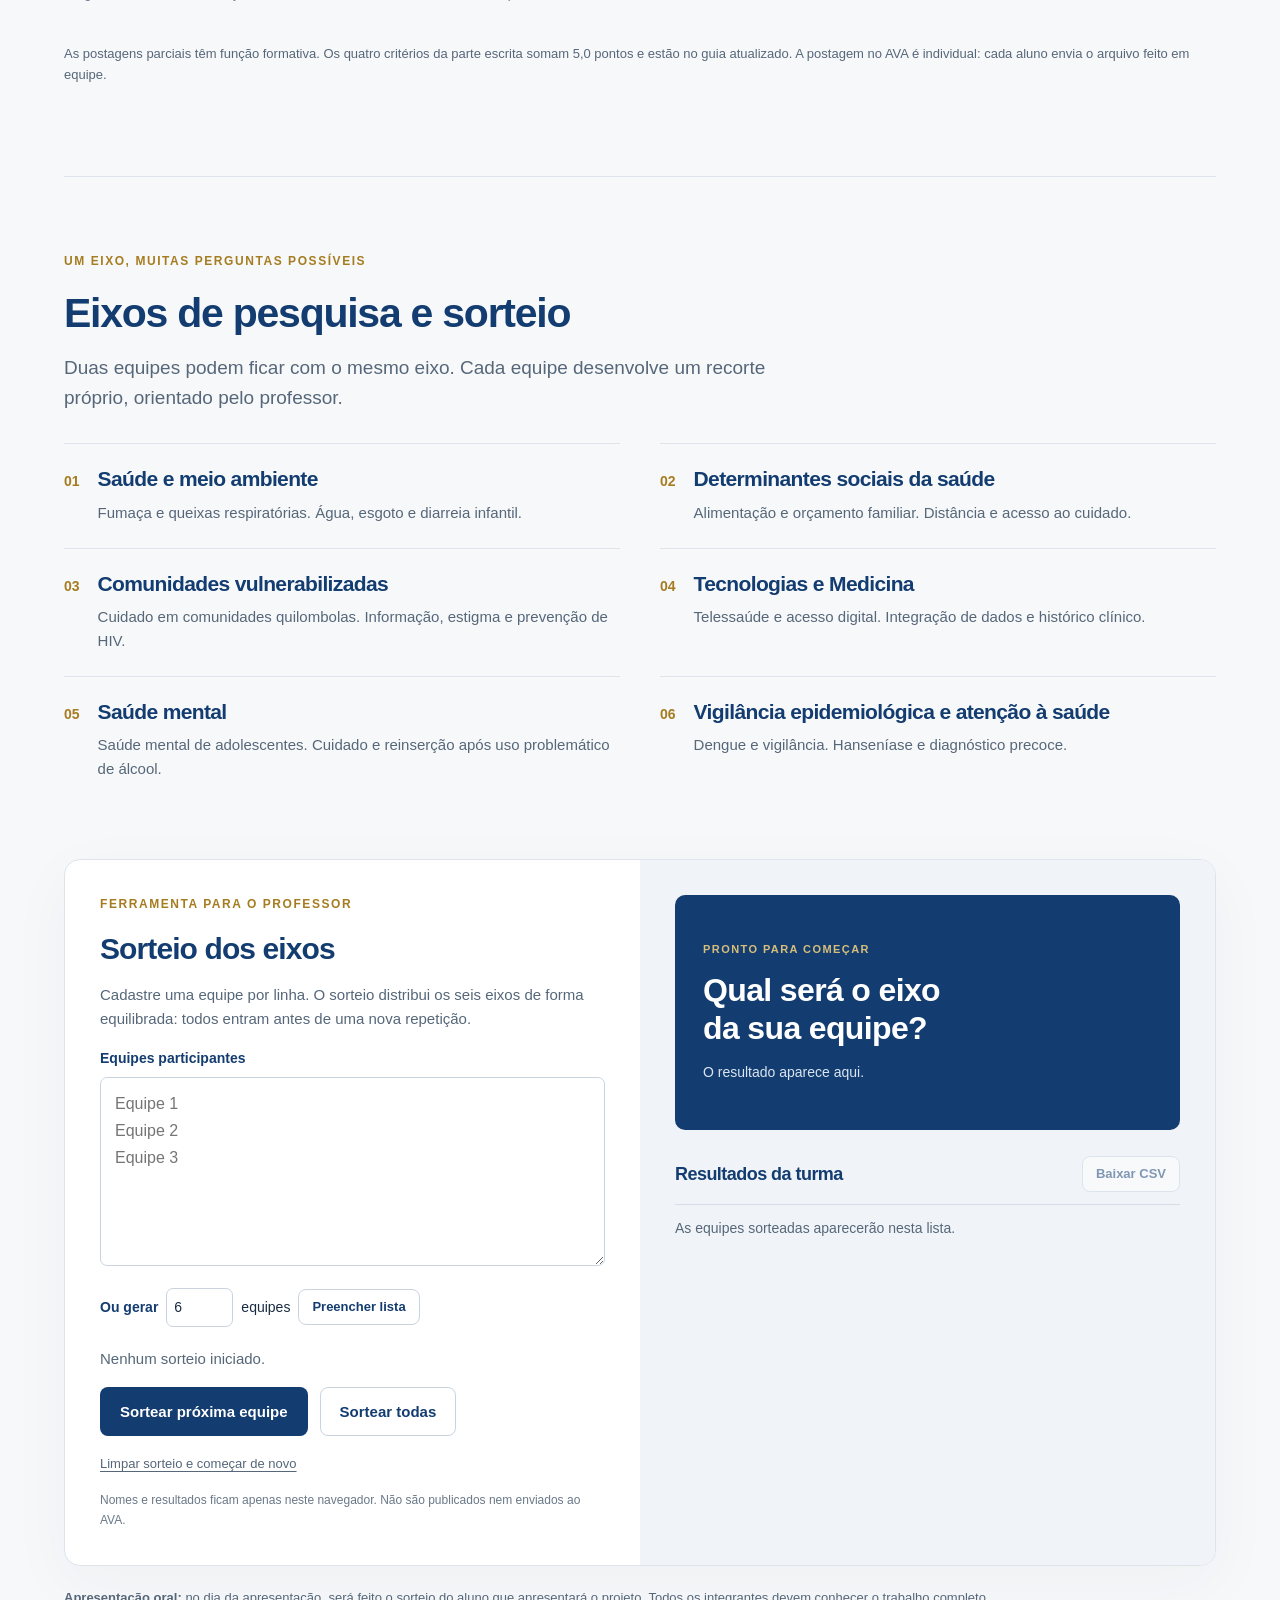
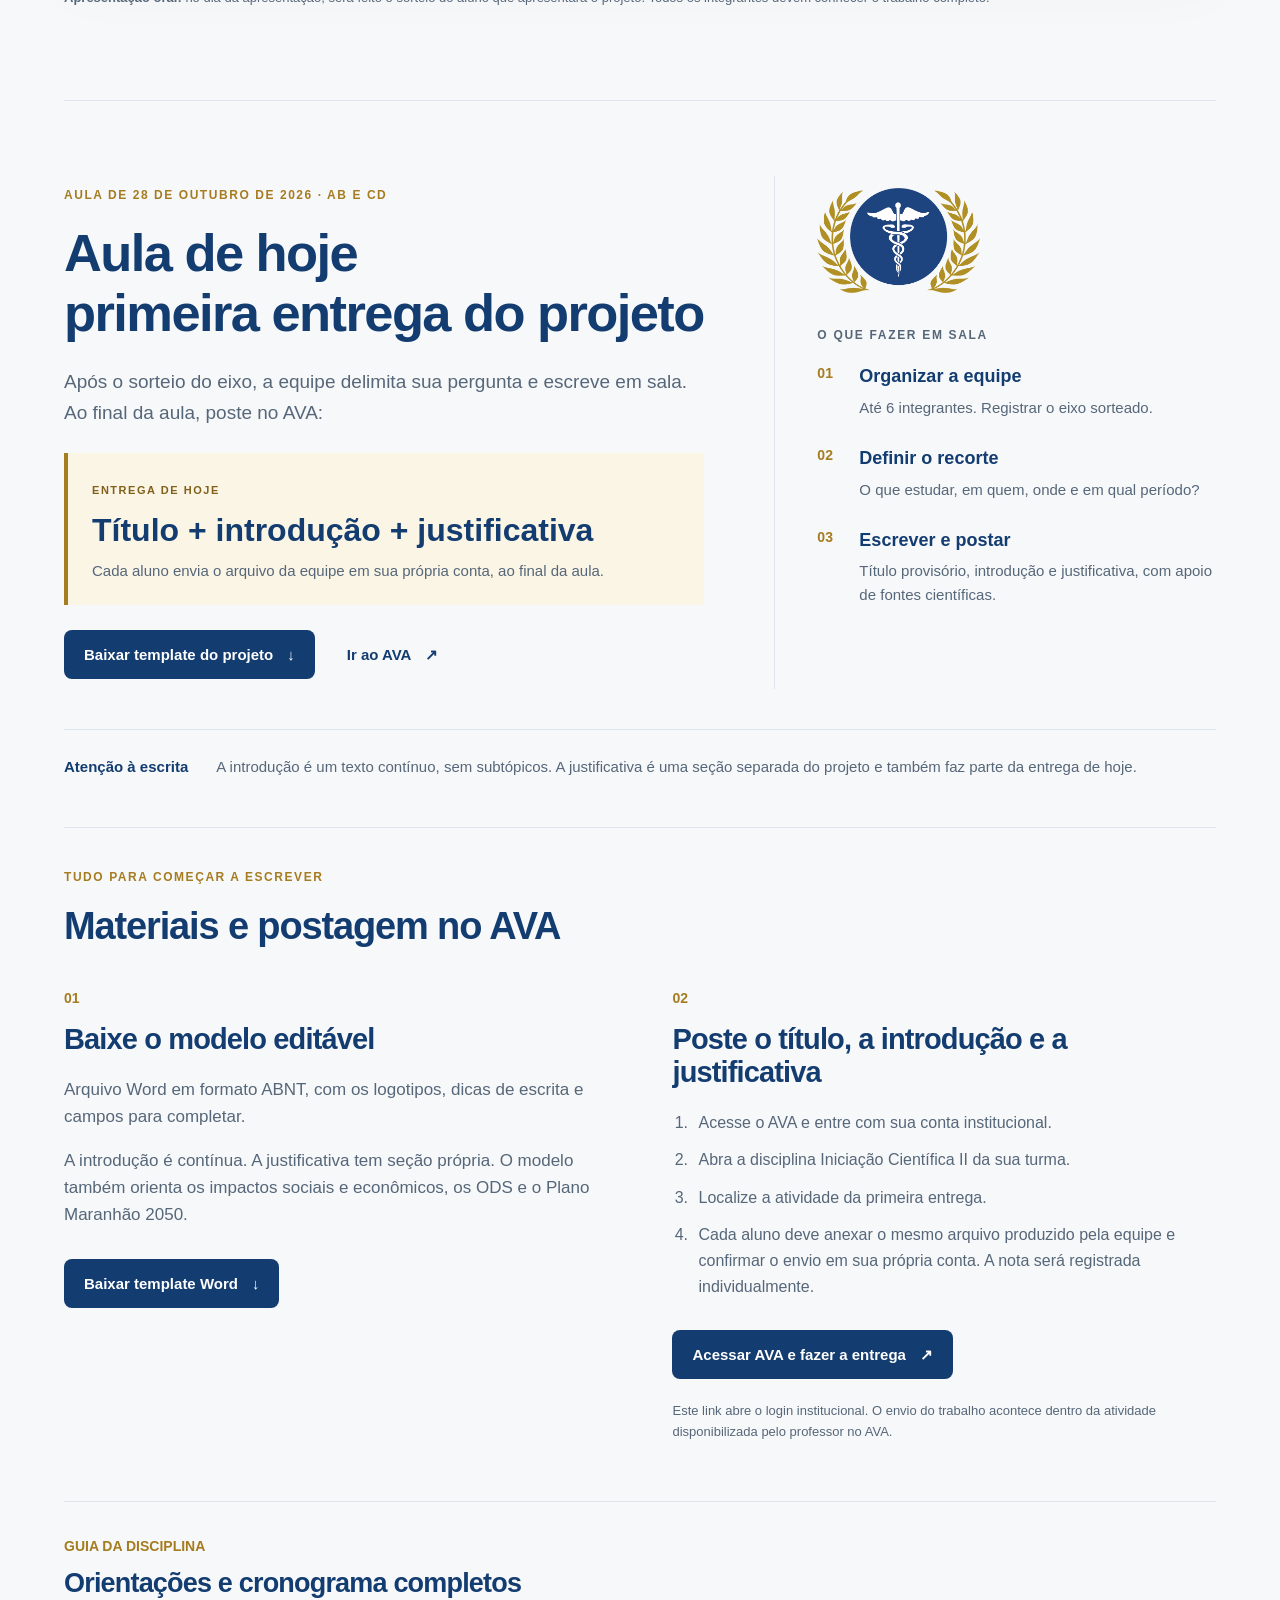
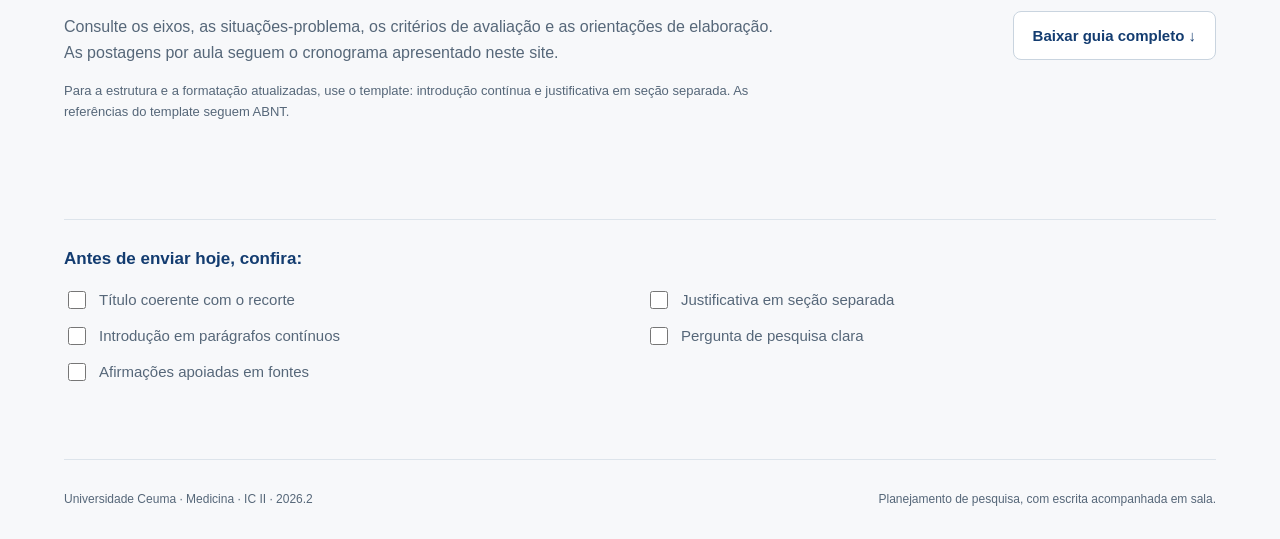
==== commit 818a4f79: "Corrige apresentações finais: 18/11 CD e 25/11 AB" ====
--- a/index.html
+++ b/index.html
@@ -16,8 +16,8 @@
 <article class="event today" data-group="AB CD"><div class="date"><strong>28</strong><span>OUT</span><small>AB e CD</small></div><div class="event-body"><span class="event-tag">Etapa 1 · hoje</span><h3>Título, introdução e justificativa</h3><p>Sorteio do eixo, leitura da situação e escrita em sala. A introdução apresenta o tema, as evidências e a pergunta de pesquisa. Em seção separada, a justificativa explica por que investigar.</p><div class="deliverable"><strong>Postagem no AVA</strong> Título provisório + introdução + justificativa, ao final da aula. Cada aluno envia o arquivo da equipe na própria conta.</div></div></article>
 <article class="event" data-group="CD"><div class="date"><strong>04</strong><span>NOV</span><small>Turma CD</small></div><div class="event-body"><span class="event-tag">Etapa 2 · oficina</span><h3>Os demais fragmentos do projeto</h3><p>Objetivos, metodologia, ética e riscos, resultados esperados, impactos sociais e econômicos, cronograma, orçamento e referências.</p><div class="deliverable"><strong>Postagem no AVA</strong> Demais fragmentos produzidos na oficina, com envio individual do arquivo da equipe. Revisar título, introdução e justificativa após a devolutiva.</div></div></article>
 <article class="event" data-group="AB"><div class="date"><strong>11</strong><span>NOV</span><small>Turma AB</small></div><div class="event-body"><span class="event-tag">Etapa 2 · oficina</span><h3>Os demais fragmentos do projeto</h3><p>Objetivos, metodologia, ética e riscos, resultados esperados, impactos sociais e econômicos, cronograma, orçamento e referências.</p><div class="deliverable"><strong>Postagem no AVA</strong> Demais fragmentos produzidos na oficina, com envio individual do arquivo da equipe. Revisar título, introdução e justificativa após a devolutiva.</div></div></article>
-<article class="event final" data-group="AB"><div class="date"><strong>18</strong><span>NOV</span><small>Turma AB</small></div><div class="event-body"><span class="event-tag">Etapa 3 · entrega final</span><h3>Projeto completo e apresentação oral</h3><p>O sorteio do aluno que apresentará o projeto ocorrerá no dia da apresentação. Até 6 slides, 10 minutos de apresentação e 5 minutos de arguição.</p><div class="deliverable"><strong>Postagem no AVA</strong> Projeto completo revisado + slides, antes do início das apresentações. Cada aluno realiza seu envio.</div></div></article>
-<article class="event final" data-group="CD"><div class="date"><strong>25</strong><span>NOV</span><small>Turma CD</small></div><div class="event-body"><span class="event-tag">Etapa 3 · entrega final</span><h3>Projeto completo e apresentação oral</h3><p>O sorteio do aluno que apresentará o projeto ocorrerá no dia da apresentação. Até 6 slides, 10 minutos de apresentação e 5 minutos de arguição.</p><div class="deliverable"><strong>Postagem no AVA</strong> Projeto completo revisado + slides, antes do início das apresentações. Cada aluno realiza seu envio.</div></div></article>
+<article class="event final" data-group="CD"><div class="date"><strong>18</strong><span>NOV</span><small>Turma CD</small></div><div class="event-body"><span class="event-tag">Etapa 3 · entrega final</span><h3>Projeto completo e apresentação oral</h3><p>O sorteio do aluno que apresentará o projeto ocorrerá no dia da apresentação. Até 6 slides, 10 minutos de apresentação e 5 minutos de arguição.</p><div class="deliverable"><strong>Postagem no AVA</strong> Projeto completo revisado + slides, antes do início das apresentações. Cada aluno realiza seu envio.</div></div></article>
+<article class="event final" data-group="AB"><div class="date"><strong>25</strong><span>NOV</span><small>Turma AB</small></div><div class="event-body"><span class="event-tag">Etapa 3 · entrega final</span><h3>Projeto completo e apresentação oral</h3><p>O sorteio do aluno que apresentará o projeto ocorrerá no dia da apresentação. Até 6 slides, 10 minutos de apresentação e 5 minutos de arguição.</p><div class="deliverable"><strong>Postagem no AVA</strong> Projeto completo revisado + slides, antes do início das apresentações. Cada aluno realiza seu envio.</div></div></article>
 </div><p class="footnote">As versões parciais recebem orientação para revisão. A entrega final reúne os fragmentos em um único projeto no modelo ABNT.</p><a class="btn outline" href="Guia-Projeto-IC-II-2026.docx" download>Baixar guia completo da disciplina <span aria-hidden="true">↓</span></a></section>
 <section id="avaliacao" class="section" aria-labelledby="avaliacao-title"><p class="eyebrow">O que os professores vão observar</p><h2 id="avaliacao-title">Como o projeto será avaliado</h2><div class="score-overview"><div><strong>5,0</strong><span>trabalho escrito</span></div><span class="score-symbol">+</span><div><strong>5,0</strong><span>apresentação oral</span></div><span class="score-symbol">=</span><div class="score-total"><strong>10,0</strong><span>pontos no total</span></div></div>
 <div class="assessment-grid"><div><h3>Trabalho escrito <span>5,0 pontos</span></h3><p class="rubric-intro">A nota considera os critérios do guia. Todas as seções do template integram o projeto final.</p><details class="rubric" open><summary><span>Tema</span><strong>1,0</strong></summary><p>Relevância para a Medicina, originalidade do recorte, delimitação e viabilidade.</p><p class="rubric-hint">Pergunta de revisão: está claro o que estudar, em quem, onde e quando?</p></details><details class="rubric" open><summary><span>Justificativa</span><strong>1,5</strong></summary><p>Clareza do problema, importância para a saúde, lacunas de conhecimento e possíveis impactos e benefícios.</p><p class="rubric-hint">Pergunta de revisão: as evidências explicam por que vale a pena investigar?</p></details><details class="rubric" open><summary><span>Evidências e fundamentação</span><strong>1,5</strong></summary><p>Atualidade, pertinência e qualidade das fontes, com síntese própria e articulação ao problema.</p><p class="rubric-hint">Pergunta de revisão: as referências sustentam as principais afirmações?</p></details><details class="rubric" open><summary><span>Metodologia e coerência com os objetivos</span><strong>1,0</strong></summary><p>Adequação e viabilidade do desenho, da população ou dos dados, dos instrumentos de coleta e do plano de análise para alcançar os objetivos propostos.</p><p class="rubric-hint">Pergunta de revisão: cada objetivo tem dados e uma forma de análise correspondentes?</p></details></div><div><h3>Apresentação oral <span>5,0 pontos</span></h3><p class="rubric-intro">No dia da apresentação, haverá sorteio do aluno que apresentará o projeto. Até 6 slides, 10 minutos e 5 minutos de arguição.</p><details class="rubric" open><summary><span>Domínio e evidências</span><strong>2,0</strong></summary><p>Explicação segura, conceitos corretos e argumentos apoiados em evidências, sem leitura integral dos slides.</p></details><details class="rubric" open><summary><span>Organização e tempo</span><strong>1,0</strong></summary><p>Sequência clara e respeito aos 10 minutos de apresentação.</p></details><details class="rubric" open><summary><span>Comunicação oral</span><strong>1,0</strong></summary><p>Voz audível, ritmo adequado, dicção clara e postura profissional.</p></details><details class="rubric" open><summary><span>Recursos visuais</span><strong>0,5</strong></summary><p>Slides legíveis e concisos. Imagens e gráficos devem ajudar a explicar o projeto.</p></details><details class="rubric" open><summary><span>Interação e respostas</span><strong>0,5</strong></summary><p>Escuta, respostas coerentes e postura ética durante a arguição.</p></details></div></div><p class="footnote">As postagens parciais têm função formativa. Os quatro critérios da parte escrita somam 5,0 pontos e estão no guia atualizado. A postagem no AVA é individual: cada aluno envia o arquivo feito em equipe.</p></section>
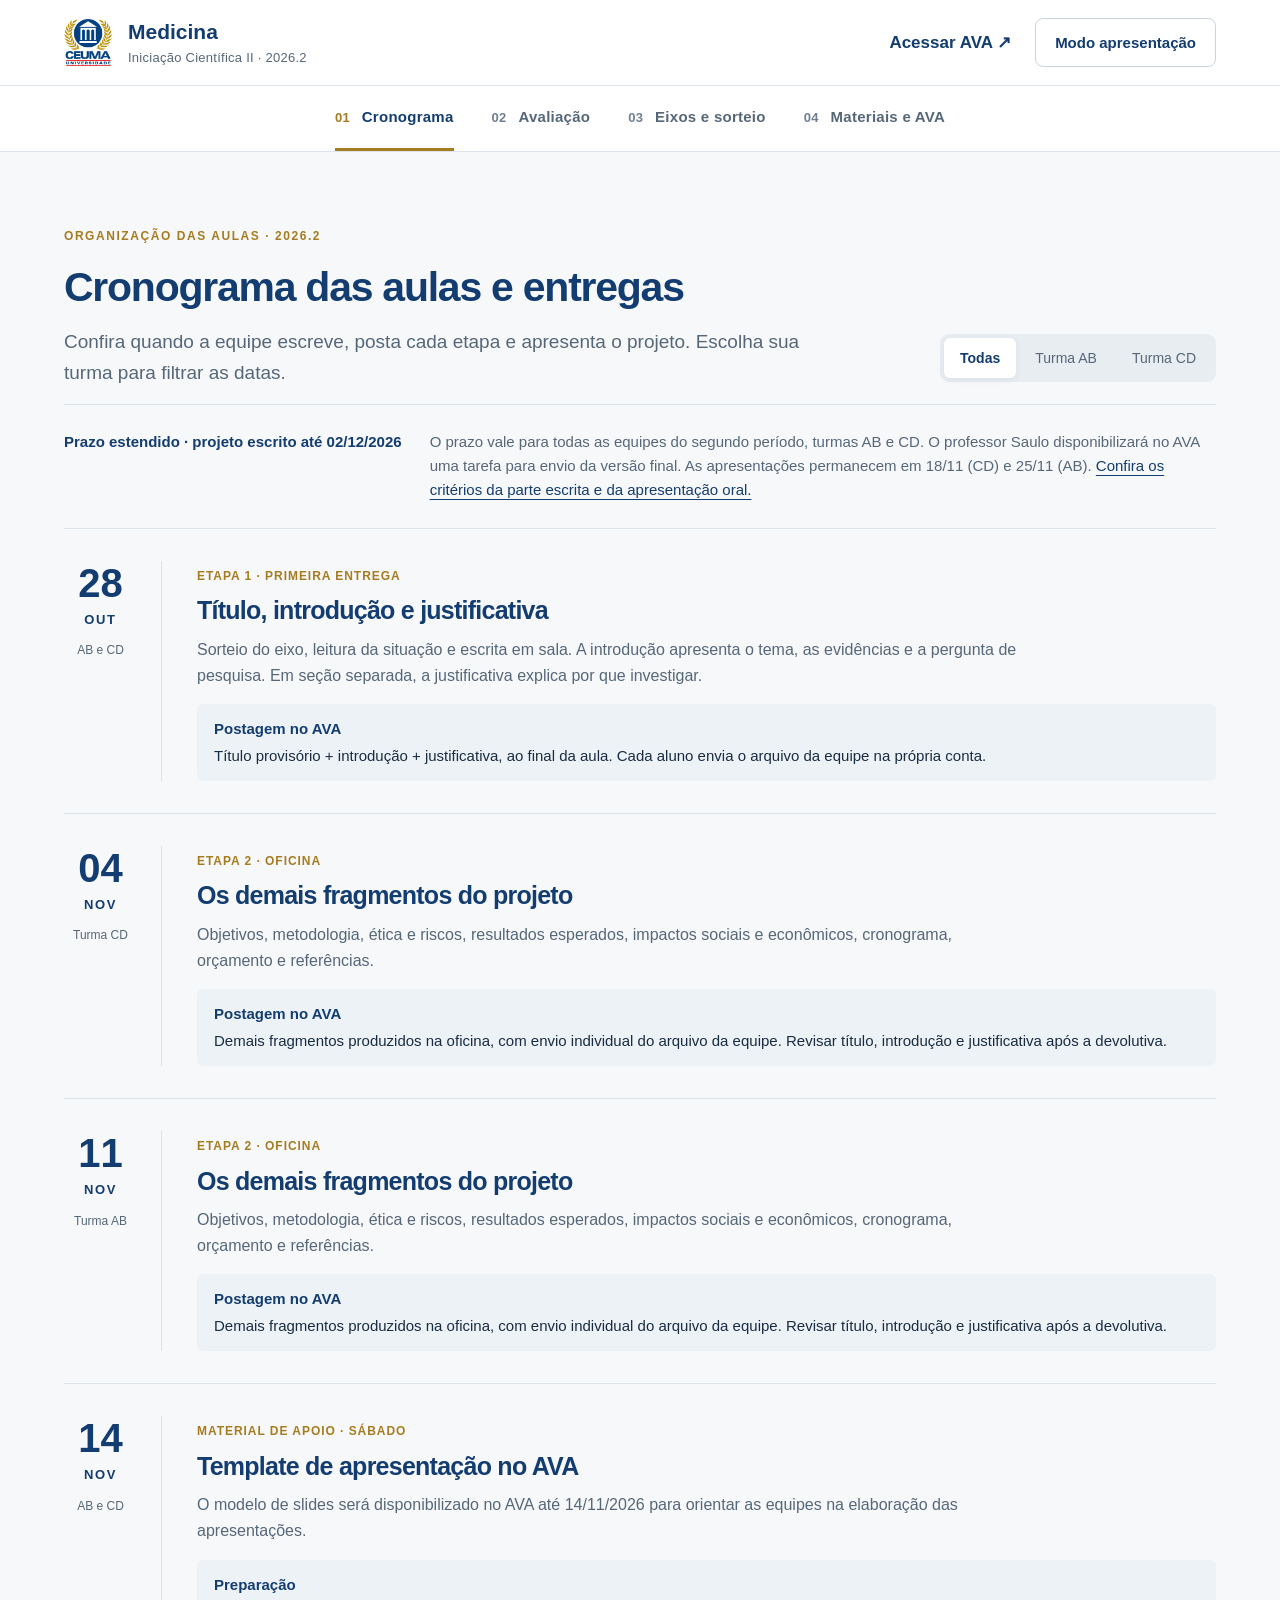
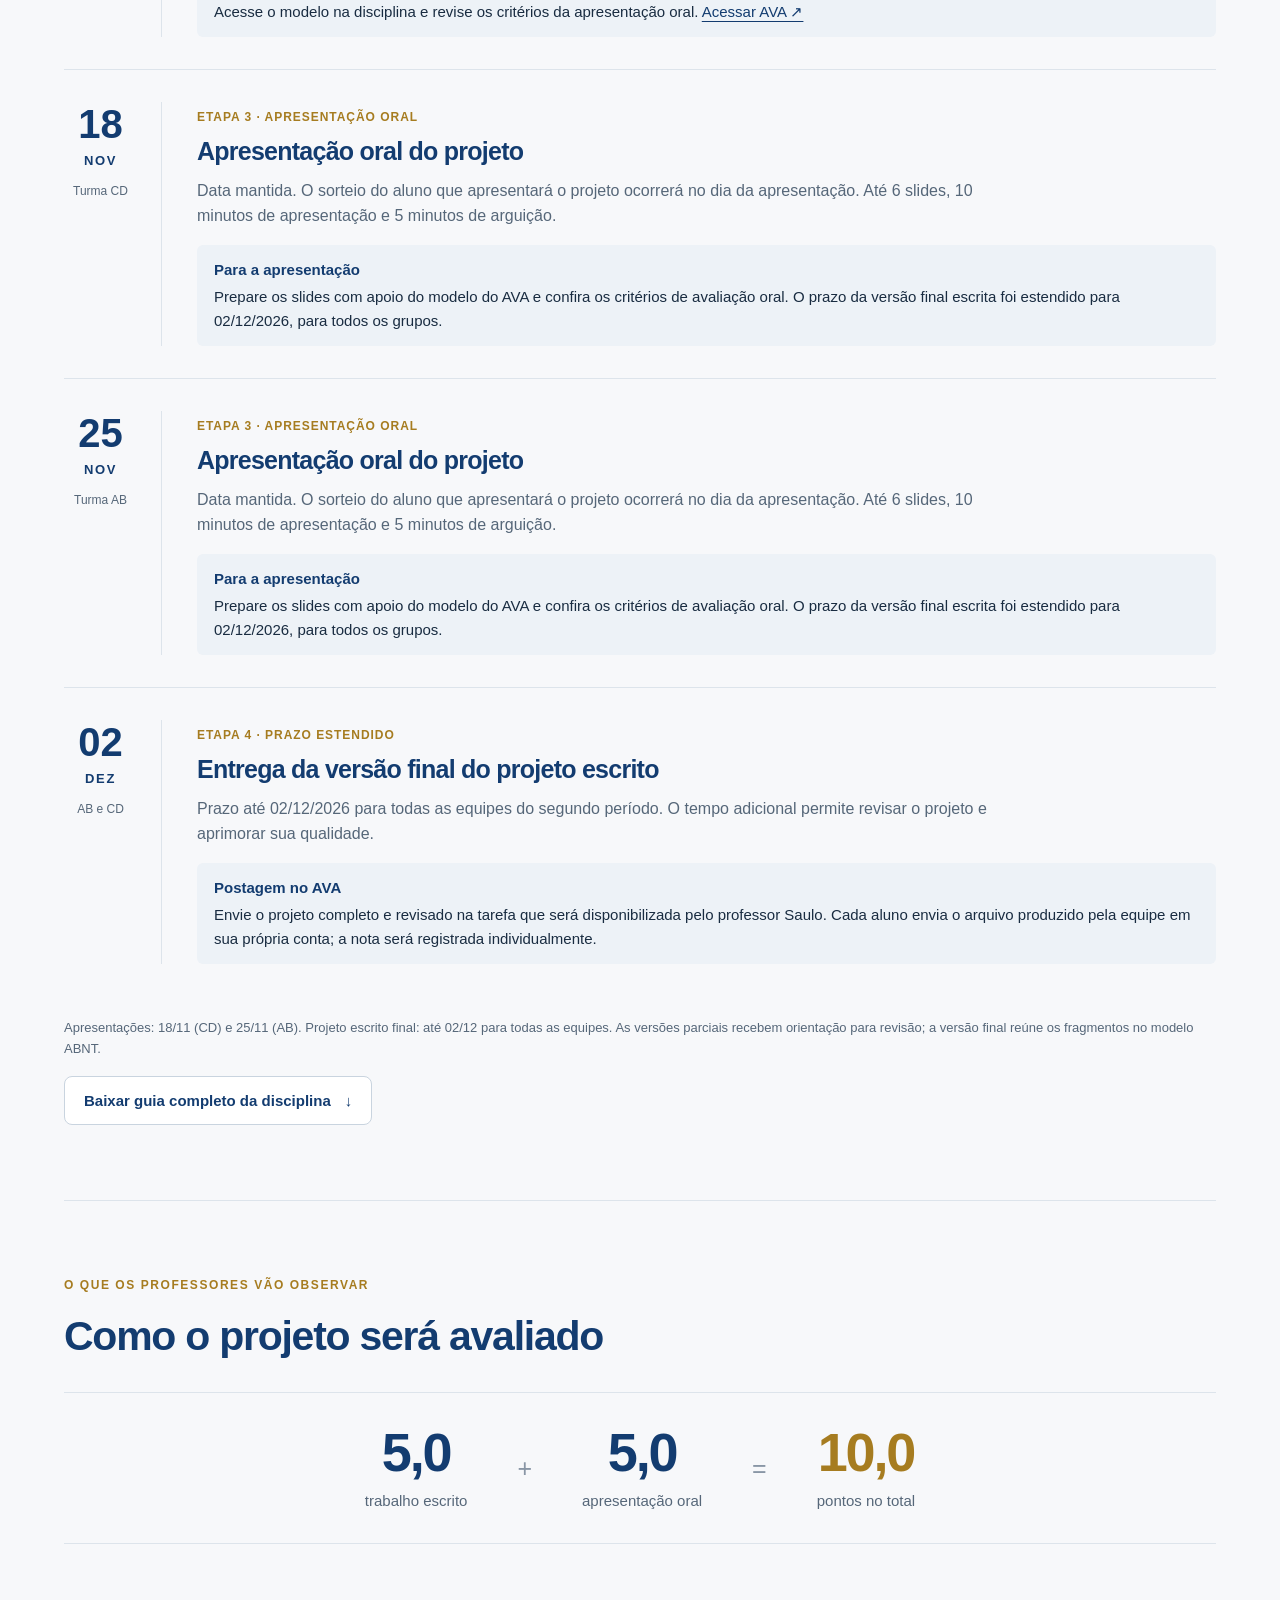
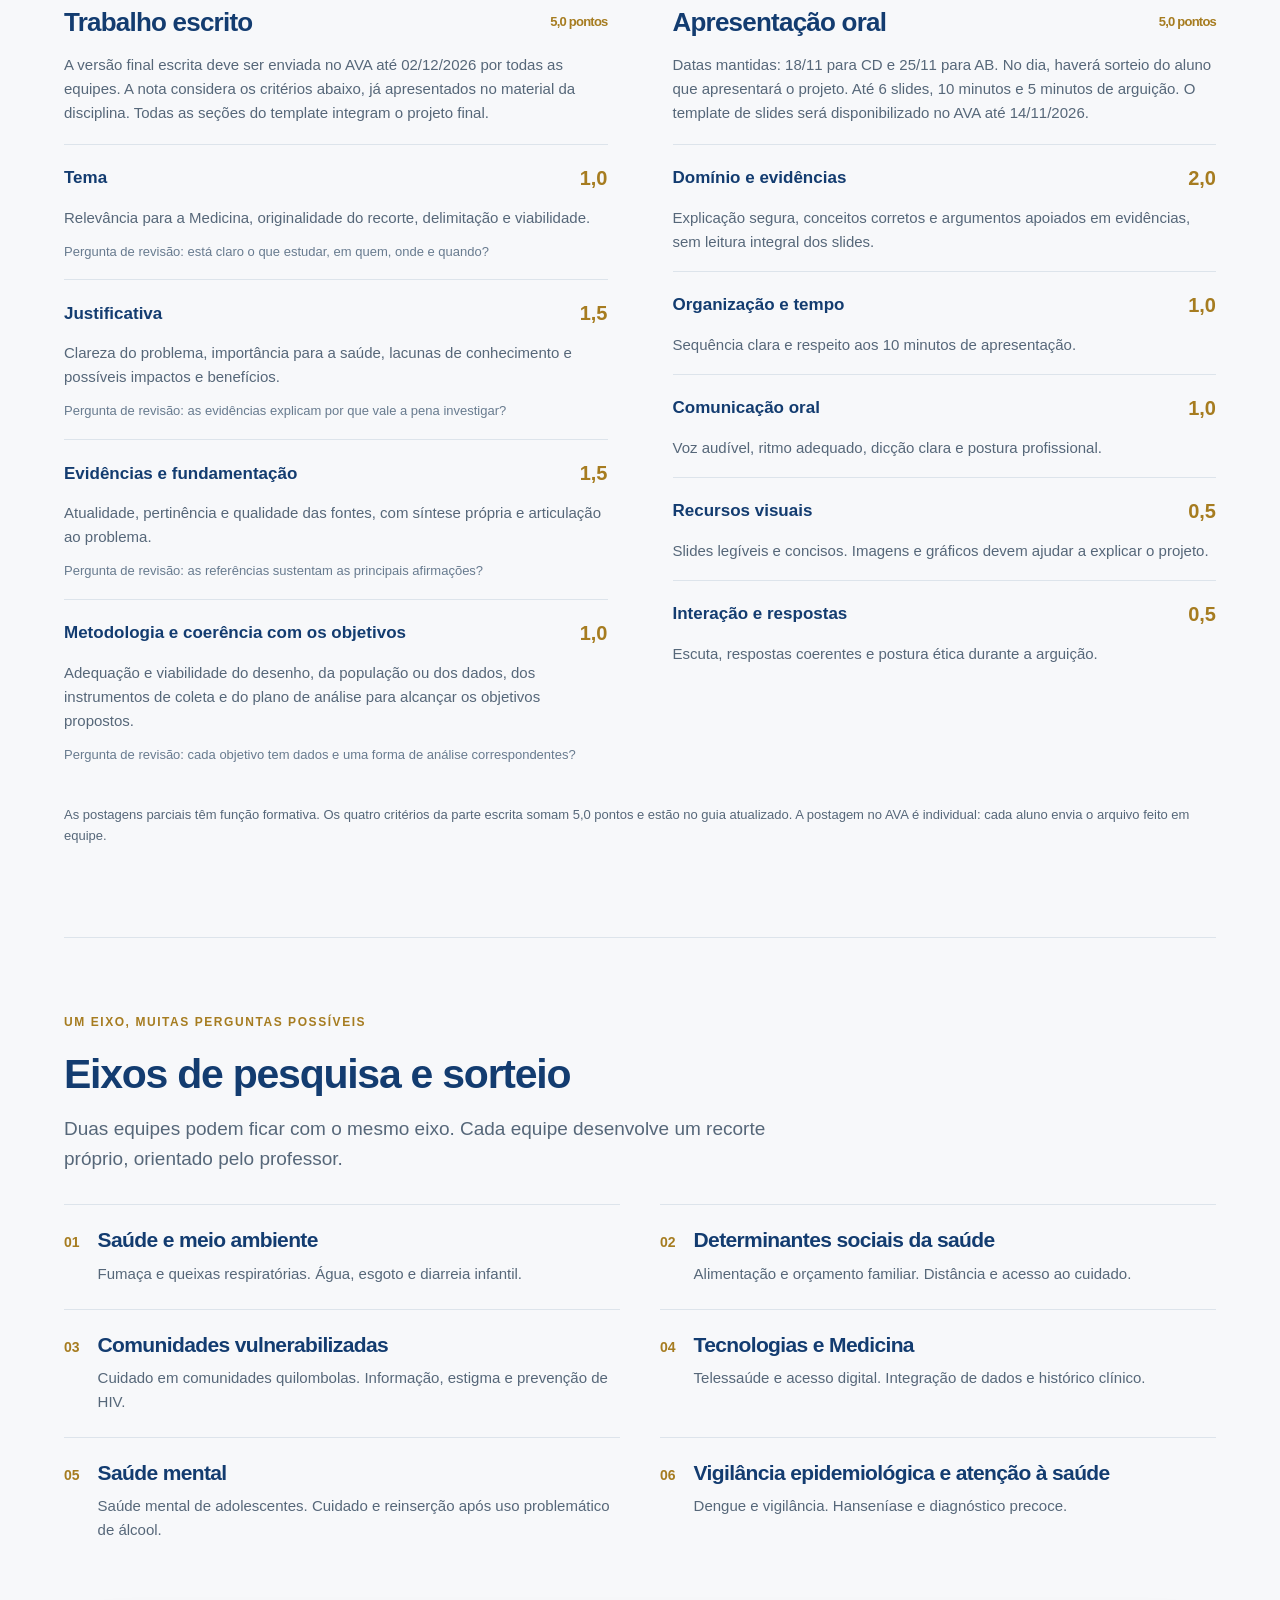
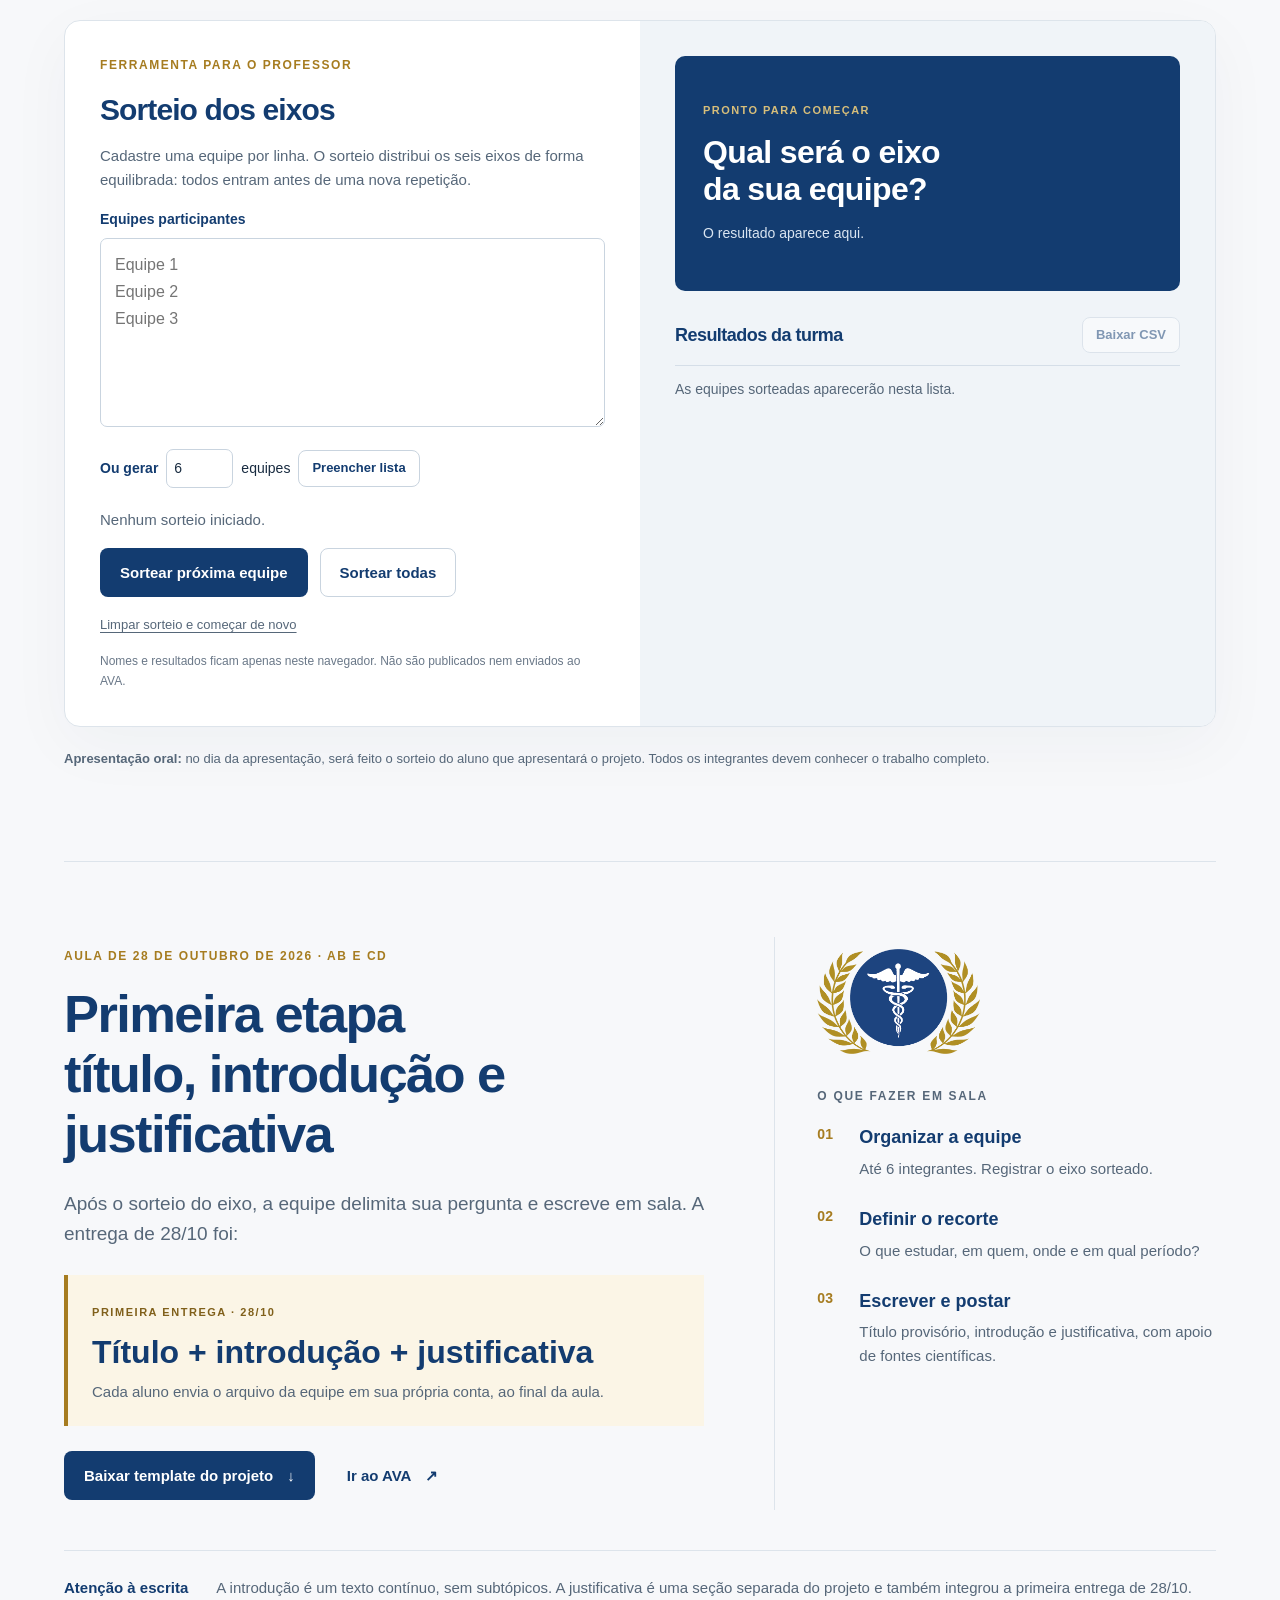
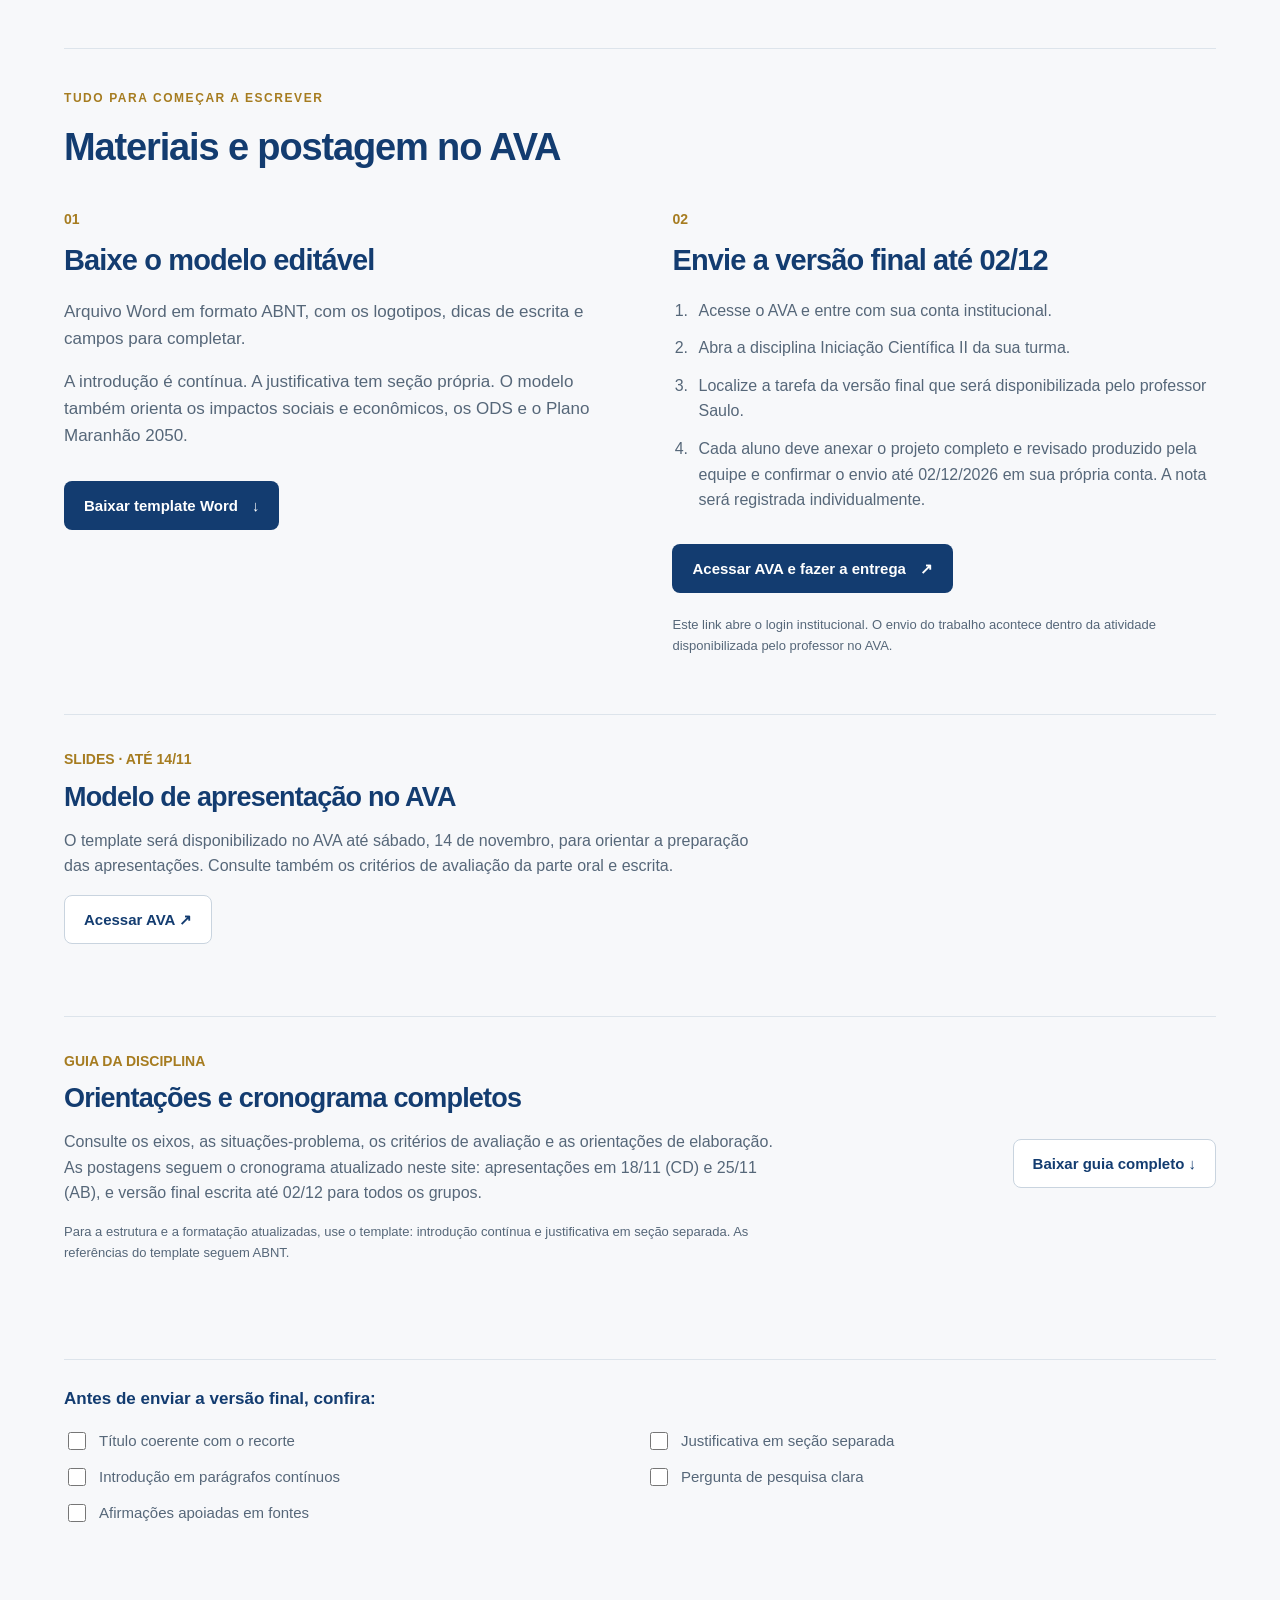
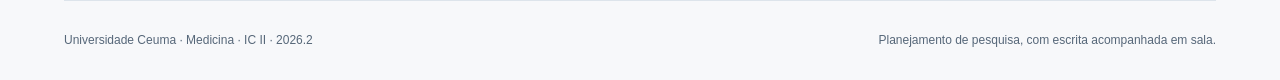
==== commit 12d512aa: "Atualiza prazo do projeto escrito para 02/12 e aviso de template de slides" ====
--- a/index.html
+++ b/index.html
@@ -9,28 +9,31 @@
 <body>
 <a class="skip" href="#conteudo">Pular para o conteúdo</a>
 <header class="topbar"><a class="brand" href="#cronograma" aria-label="IC II início"><img src="universidade-ceuma.png" alt="Universidade Ceuma"><span>Medicina<span class="brand-sub">Iniciação Científica II · 2026.2</span></span></a><div class="top-actions"><a class="ava-link" href="https://ead.ceuma.br/login/index.php" target="_blank" rel="noopener">Acessar AVA <span aria-hidden="true">↗</span></a><button id="presentation-toggle" class="btn outline" aria-pressed="false">Modo apresentação</button></div></header>
-<nav class="nav" aria-label="Seções da aula"><a href="#cronograma" class="active">01 <span>Cronograma</span></a><a href="#avaliacao">02 <span>Avaliação</span></a><a href="#sorteio">03 <span>Eixos e sorteio</span></a><a href="#hoje">04 <span>Aula de hoje e AVA</span></a></nav>
+<nav class="nav" aria-label="Seções da aula"><a href="#cronograma" class="active">01 <span>Cronograma</span></a><a href="#avaliacao">02 <span>Avaliação</span></a><a href="#sorteio">03 <span>Eixos e sorteio</span></a><a href="#hoje">04 <span>Materiais e AVA</span></a></nav>
 <main id="conteudo">
 <section id="cronograma" class="section" aria-labelledby="cronograma-title"><p class="eyebrow">Organização das aulas · 2026.2</p><div class="section-heading"><div><h1 id="cronograma-title" class="schedule-title">Cronograma das aulas e entregas</h1><p class="section-intro">Confira quando a equipe escreve, posta cada etapa e apresenta o projeto. Escolha sua turma para filtrar as datas.</p></div><div class="tabs" role="group" aria-label="Filtrar cronograma por turma"><button data-class="all" aria-pressed="true" class="selected">Todas</button><button data-class="AB" aria-pressed="false">Turma AB</button><button data-class="CD" aria-pressed="false">Turma CD</button></div></div>
+<div class="teacher-note"><strong>Prazo estendido · projeto escrito até 02/12/2026</strong><p>O prazo vale para todas as equipes do segundo período, turmas AB e CD. O professor Saulo disponibilizará no AVA uma tarefa para envio da versão final. As apresentações permanecem em 18/11 (CD) e 25/11 (AB). <a href="#avaliacao">Confira os critérios da parte escrita e da apresentação oral.</a></p></div>
 <div class="timeline">
-<article class="event today" data-group="AB CD"><div class="date"><strong>28</strong><span>OUT</span><small>AB e CD</small></div><div class="event-body"><span class="event-tag">Etapa 1 · hoje</span><h3>Título, introdução e justificativa</h3><p>Sorteio do eixo, leitura da situação e escrita em sala. A introdução apresenta o tema, as evidências e a pergunta de pesquisa. Em seção separada, a justificativa explica por que investigar.</p><div class="deliverable"><strong>Postagem no AVA</strong> Título provisório + introdução + justificativa, ao final da aula. Cada aluno envia o arquivo da equipe na própria conta.</div></div></article>
+<article class="event" data-group="AB CD"><div class="date"><strong>28</strong><span>OUT</span><small>AB e CD</small></div><div class="event-body"><span class="event-tag">Etapa 1 · primeira entrega</span><h3>Título, introdução e justificativa</h3><p>Sorteio do eixo, leitura da situação e escrita em sala. A introdução apresenta o tema, as evidências e a pergunta de pesquisa. Em seção separada, a justificativa explica por que investigar.</p><div class="deliverable"><strong>Postagem no AVA</strong> Título provisório + introdução + justificativa, ao final da aula. Cada aluno envia o arquivo da equipe na própria conta.</div></div></article>
 <article class="event" data-group="CD"><div class="date"><strong>04</strong><span>NOV</span><small>Turma CD</small></div><div class="event-body"><span class="event-tag">Etapa 2 · oficina</span><h3>Os demais fragmentos do projeto</h3><p>Objetivos, metodologia, ética e riscos, resultados esperados, impactos sociais e econômicos, cronograma, orçamento e referências.</p><div class="deliverable"><strong>Postagem no AVA</strong> Demais fragmentos produzidos na oficina, com envio individual do arquivo da equipe. Revisar título, introdução e justificativa após a devolutiva.</div></div></article>
 <article class="event" data-group="AB"><div class="date"><strong>11</strong><span>NOV</span><small>Turma AB</small></div><div class="event-body"><span class="event-tag">Etapa 2 · oficina</span><h3>Os demais fragmentos do projeto</h3><p>Objetivos, metodologia, ética e riscos, resultados esperados, impactos sociais e econômicos, cronograma, orçamento e referências.</p><div class="deliverable"><strong>Postagem no AVA</strong> Demais fragmentos produzidos na oficina, com envio individual do arquivo da equipe. Revisar título, introdução e justificativa após a devolutiva.</div></div></article>
-<article class="event final" data-group="CD"><div class="date"><strong>18</strong><span>NOV</span><small>Turma CD</small></div><div class="event-body"><span class="event-tag">Etapa 3 · entrega final</span><h3>Projeto completo e apresentação oral</h3><p>O sorteio do aluno que apresentará o projeto ocorrerá no dia da apresentação. Até 6 slides, 10 minutos de apresentação e 5 minutos de arguição.</p><div class="deliverable"><strong>Postagem no AVA</strong> Projeto completo revisado + slides, antes do início das apresentações. Cada aluno realiza seu envio.</div></div></article>
-<article class="event final" data-group="AB"><div class="date"><strong>25</strong><span>NOV</span><small>Turma AB</small></div><div class="event-body"><span class="event-tag">Etapa 3 · entrega final</span><h3>Projeto completo e apresentação oral</h3><p>O sorteio do aluno que apresentará o projeto ocorrerá no dia da apresentação. Até 6 slides, 10 minutos de apresentação e 5 minutos de arguição.</p><div class="deliverable"><strong>Postagem no AVA</strong> Projeto completo revisado + slides, antes do início das apresentações. Cada aluno realiza seu envio.</div></div></article>
-</div><p class="footnote">As versões parciais recebem orientação para revisão. A entrega final reúne os fragmentos em um único projeto no modelo ABNT.</p><a class="btn outline" href="Guia-Projeto-IC-II-2026.docx" download>Baixar guia completo da disciplina <span aria-hidden="true">↓</span></a></section>
+<article class="event" data-group="AB CD"><div class="date"><strong>14</strong><span>NOV</span><small>AB e CD</small></div><div class="event-body"><span class="event-tag">Material de apoio · sábado</span><h3>Template de apresentação no AVA</h3><p>O modelo de slides será disponibilizado no AVA até 14/11/2026 para orientar as equipes na elaboração das apresentações.</p><div class="deliverable"><strong>Preparação</strong> Acesse o modelo na disciplina e revise os critérios da apresentação oral. <a href="https://ead.ceuma.br/login/index.php" target="_blank" rel="noopener">Acessar AVA ↗</a></div></div></article>
+<article class="event final" data-group="CD"><div class="date"><strong>18</strong><span>NOV</span><small>Turma CD</small></div><div class="event-body"><span class="event-tag">Etapa 3 · apresentação oral</span><h3>Apresentação oral do projeto</h3><p>Data mantida. O sorteio do aluno que apresentará o projeto ocorrerá no dia da apresentação. Até 6 slides, 10 minutos de apresentação e 5 minutos de arguição.</p><div class="deliverable"><strong>Para a apresentação</strong> Prepare os slides com apoio do modelo do AVA e confira os critérios de avaliação oral. O prazo da versão final escrita foi estendido para 02/12/2026, para todos os grupos.</div></div></article>
+<article class="event final" data-group="AB"><div class="date"><strong>25</strong><span>NOV</span><small>Turma AB</small></div><div class="event-body"><span class="event-tag">Etapa 3 · apresentação oral</span><h3>Apresentação oral do projeto</h3><p>Data mantida. O sorteio do aluno que apresentará o projeto ocorrerá no dia da apresentação. Até 6 slides, 10 minutos de apresentação e 5 minutos de arguição.</p><div class="deliverable"><strong>Para a apresentação</strong> Prepare os slides com apoio do modelo do AVA e confira os critérios de avaliação oral. O prazo da versão final escrita foi estendido para 02/12/2026, para todos os grupos.</div></div></article>
+<article class="event final" data-group="AB CD"><div class="date"><strong>02</strong><span>DEZ</span><small>AB e CD</small></div><div class="event-body"><span class="event-tag">Etapa 4 · prazo estendido</span><h3>Entrega da versão final do projeto escrito</h3><p>Prazo até 02/12/2026 para todas as equipes do segundo período. O tempo adicional permite revisar o projeto e aprimorar sua qualidade.</p><div class="deliverable"><strong>Postagem no AVA</strong> Envie o projeto completo e revisado na tarefa que será disponibilizada pelo professor Saulo. Cada aluno envia o arquivo produzido pela equipe em sua própria conta; a nota será registrada individualmente.</div></div></article>
+</div><p class="footnote">Apresentações: 18/11 (CD) e 25/11 (AB). Projeto escrito final: até 02/12 para todas as equipes. As versões parciais recebem orientação para revisão; a versão final reúne os fragmentos no modelo ABNT.</p><a class="btn outline" href="Guia-Projeto-IC-II-2026.docx" download>Baixar guia completo da disciplina <span aria-hidden="true">↓</span></a></section>
 <section id="avaliacao" class="section" aria-labelledby="avaliacao-title"><p class="eyebrow">O que os professores vão observar</p><h2 id="avaliacao-title">Como o projeto será avaliado</h2><div class="score-overview"><div><strong>5,0</strong><span>trabalho escrito</span></div><span class="score-symbol">+</span><div><strong>5,0</strong><span>apresentação oral</span></div><span class="score-symbol">=</span><div class="score-total"><strong>10,0</strong><span>pontos no total</span></div></div>
-<div class="assessment-grid"><div><h3>Trabalho escrito <span>5,0 pontos</span></h3><p class="rubric-intro">A nota considera os critérios do guia. Todas as seções do template integram o projeto final.</p><details class="rubric" open><summary><span>Tema</span><strong>1,0</strong></summary><p>Relevância para a Medicina, originalidade do recorte, delimitação e viabilidade.</p><p class="rubric-hint">Pergunta de revisão: está claro o que estudar, em quem, onde e quando?</p></details><details class="rubric" open><summary><span>Justificativa</span><strong>1,5</strong></summary><p>Clareza do problema, importância para a saúde, lacunas de conhecimento e possíveis impactos e benefícios.</p><p class="rubric-hint">Pergunta de revisão: as evidências explicam por que vale a pena investigar?</p></details><details class="rubric" open><summary><span>Evidências e fundamentação</span><strong>1,5</strong></summary><p>Atualidade, pertinência e qualidade das fontes, com síntese própria e articulação ao problema.</p><p class="rubric-hint">Pergunta de revisão: as referências sustentam as principais afirmações?</p></details><details class="rubric" open><summary><span>Metodologia e coerência com os objetivos</span><strong>1,0</strong></summary><p>Adequação e viabilidade do desenho, da população ou dos dados, dos instrumentos de coleta e do plano de análise para alcançar os objetivos propostos.</p><p class="rubric-hint">Pergunta de revisão: cada objetivo tem dados e uma forma de análise correspondentes?</p></details></div><div><h3>Apresentação oral <span>5,0 pontos</span></h3><p class="rubric-intro">No dia da apresentação, haverá sorteio do aluno que apresentará o projeto. Até 6 slides, 10 minutos e 5 minutos de arguição.</p><details class="rubric" open><summary><span>Domínio e evidências</span><strong>2,0</strong></summary><p>Explicação segura, conceitos corretos e argumentos apoiados em evidências, sem leitura integral dos slides.</p></details><details class="rubric" open><summary><span>Organização e tempo</span><strong>1,0</strong></summary><p>Sequência clara e respeito aos 10 minutos de apresentação.</p></details><details class="rubric" open><summary><span>Comunicação oral</span><strong>1,0</strong></summary><p>Voz audível, ritmo adequado, dicção clara e postura profissional.</p></details><details class="rubric" open><summary><span>Recursos visuais</span><strong>0,5</strong></summary><p>Slides legíveis e concisos. Imagens e gráficos devem ajudar a explicar o projeto.</p></details><details class="rubric" open><summary><span>Interação e respostas</span><strong>0,5</strong></summary><p>Escuta, respostas coerentes e postura ética durante a arguição.</p></details></div></div><p class="footnote">As postagens parciais têm função formativa. Os quatro critérios da parte escrita somam 5,0 pontos e estão no guia atualizado. A postagem no AVA é individual: cada aluno envia o arquivo feito em equipe.</p></section>
+<div class="assessment-grid"><div><h3>Trabalho escrito <span>5,0 pontos</span></h3><p class="rubric-intro">A versão final escrita deve ser enviada no AVA até 02/12/2026 por todas as equipes. A nota considera os critérios abaixo, já apresentados no material da disciplina. Todas as seções do template integram o projeto final.</p><details class="rubric" open><summary><span>Tema</span><strong>1,0</strong></summary><p>Relevância para a Medicina, originalidade do recorte, delimitação e viabilidade.</p><p class="rubric-hint">Pergunta de revisão: está claro o que estudar, em quem, onde e quando?</p></details><details class="rubric" open><summary><span>Justificativa</span><strong>1,5</strong></summary><p>Clareza do problema, importância para a saúde, lacunas de conhecimento e possíveis impactos e benefícios.</p><p class="rubric-hint">Pergunta de revisão: as evidências explicam por que vale a pena investigar?</p></details><details class="rubric" open><summary><span>Evidências e fundamentação</span><strong>1,5</strong></summary><p>Atualidade, pertinência e qualidade das fontes, com síntese própria e articulação ao problema.</p><p class="rubric-hint">Pergunta de revisão: as referências sustentam as principais afirmações?</p></details><details class="rubric" open><summary><span>Metodologia e coerência com os objetivos</span><strong>1,0</strong></summary><p>Adequação e viabilidade do desenho, da população ou dos dados, dos instrumentos de coleta e do plano de análise para alcançar os objetivos propostos.</p><p class="rubric-hint">Pergunta de revisão: cada objetivo tem dados e uma forma de análise correspondentes?</p></details></div><div><h3>Apresentação oral <span>5,0 pontos</span></h3><p class="rubric-intro">Datas mantidas: 18/11 para CD e 25/11 para AB. No dia, haverá sorteio do aluno que apresentará o projeto. Até 6 slides, 10 minutos e 5 minutos de arguição. O template de slides será disponibilizado no AVA até 14/11/2026.</p><details class="rubric" open><summary><span>Domínio e evidências</span><strong>2,0</strong></summary><p>Explicação segura, conceitos corretos e argumentos apoiados em evidências, sem leitura integral dos slides.</p></details><details class="rubric" open><summary><span>Organização e tempo</span><strong>1,0</strong></summary><p>Sequência clara e respeito aos 10 minutos de apresentação.</p></details><details class="rubric" open><summary><span>Comunicação oral</span><strong>1,0</strong></summary><p>Voz audível, ritmo adequado, dicção clara e postura profissional.</p></details><details class="rubric" open><summary><span>Recursos visuais</span><strong>0,5</strong></summary><p>Slides legíveis e concisos. Imagens e gráficos devem ajudar a explicar o projeto.</p></details><details class="rubric" open><summary><span>Interação e respostas</span><strong>0,5</strong></summary><p>Escuta, respostas coerentes e postura ética durante a arguição.</p></details></div></div><p class="footnote">As postagens parciais têm função formativa. Os quatro critérios da parte escrita somam 5,0 pontos e estão no guia atualizado. A postagem no AVA é individual: cada aluno envia o arquivo feito em equipe.</p></section>
 <section id="sorteio" class="section" aria-labelledby="sorteio-title"><p class="eyebrow">Um eixo, muitas perguntas possíveis</p><h2 id="sorteio-title">Eixos de pesquisa e sorteio</h2><p class="section-intro">Duas equipes podem ficar com o mesmo eixo. Cada equipe desenvolve um recorte próprio, orientado pelo professor.</p>
 <div class="axis-list" id="axis-list"></div>
 <div class="lottery"><div class="lottery-form"><p class="eyebrow">Ferramenta para o professor</p><h3>Sorteio dos eixos</h3><p>Cadastre uma equipe por linha. O sorteio distribui os seis eixos de forma equilibrada: todos entram antes de uma nova repetição.</p><label for="teams">Equipes participantes</label><textarea id="teams" rows="6" placeholder="Equipe 1&#10;Equipe 2&#10;Equipe 3"></textarea><div class="quick-generate"><label for="team-count">Ou gerar</label><input type="number" id="team-count" value="6" min="1" max="60"><span>equipes</span><button id="generate-teams" class="btn small outline">Preencher lista</button></div><p id="lottery-status" class="status" role="status" aria-live="polite">Nenhum sorteio iniciado.</p><div class="button-row"><button id="draw-one" class="btn primary">Sortear próxima equipe</button><button id="draw-all" class="btn outline">Sortear todas</button></div><button id="reset-lottery" class="reset-button">Limpar sorteio e começar de novo</button><p class="privacy">Nomes e resultados ficam apenas neste navegador. Não são publicados nem enviados ao AVA.</p></div><div class="lottery-results"><div id="draw-stage" class="draw-stage" aria-live="polite"><span class="stage-overline">PRONTO PARA COMEÇAR</span><strong>Qual será o eixo<br>da sua equipe?</strong><p>O resultado aparece aqui.</p></div><div class="results-heading"><h4>Resultados da turma</h4><button id="export-results" class="btn small outline" disabled>Baixar CSV</button></div><ol id="results-list" class="results-list"><li class="empty">As equipes sorteadas aparecerão nesta lista.</li></ol></div></div>
 <p class="footnote"><strong>Apresentação oral:</strong> no dia da apresentação, será feito o sorteio do aluno que apresentará o projeto. Todos os integrantes devem conhecer o trabalho completo.</p>
 </section>
 <section id="hoje" class="section hero" aria-labelledby="hoje-title">
-<div class="hero-copy"><p class="eyebrow">Aula de 28 de outubro de 2026 · AB e CD</p><h2 id="hoje-title">Aula de hoje<br>primeira entrega do projeto</h2><p class="intro">Após o sorteio do eixo, a equipe delimita sua pergunta e escreve em sala. Ao final da aula, poste no AVA:</p><div class="today-delivery"><span>ENTREGA DE HOJE</span><strong>Título + introdução + justificativa</strong><p>Cada aluno envia o arquivo da equipe em sua própria conta, ao final da aula.</p></div><div class="button-row"><a class="btn primary" href="Template-Projeto-IC-II-ABNT.docx" download>Baixar template do projeto <span aria-hidden="true">↓</span></a><a class="btn text-button" href="https://ead.ceuma.br/login/index.php" target="_blank" rel="noopener">Ir ao AVA <span aria-hidden="true">↗</span></a></div></div>
+<div class="hero-copy"><p class="eyebrow">Aula de 28 de outubro de 2026 · AB e CD</p><h2 id="hoje-title">Primeira etapa<br>título, introdução e justificativa</h2><p class="intro">Após o sorteio do eixo, a equipe delimita sua pergunta e escreve em sala. A entrega de 28/10 foi:</p><div class="today-delivery"><span>PRIMEIRA ENTREGA · 28/10</span><strong>Título + introdução + justificativa</strong><p>Cada aluno envia o arquivo da equipe em sua própria conta, ao final da aula.</p></div><div class="button-row"><a class="btn primary" href="Template-Projeto-IC-II-ABNT.docx" download>Baixar template do projeto <span aria-hidden="true">↓</span></a><a class="btn text-button" href="https://ead.ceuma.br/login/index.php" target="_blank" rel="noopener">Ir ao AVA <span aria-hidden="true">↗</span></a></div></div>
 <aside class="hero-aside"><img src="medicina-ceuma.png" alt="Símbolo do curso de Medicina da Universidade Ceuma"><p class="aside-label">O QUE FAZER EM SALA</p><ol class="steps"><li><strong>Organizar a equipe</strong><span>Até 6 integrantes. Registrar o eixo sorteado.</span></li><li><strong>Definir o recorte</strong><span>O que estudar, em quem, onde e em qual período?</span></li><li><strong>Escrever e postar</strong><span>Título provisório, introdução e justificativa, com apoio de fontes científicas.</span></li></ol></aside>
-<div class="teacher-note"><strong>Atenção à escrita</strong><p>A introdução é um texto contínuo, sem subtópicos. A justificativa é uma seção separada do projeto e também faz parte da entrega de hoje.</p></div>
-<div id="materiais" class="today-resources" aria-labelledby="materiais-title"><p class="eyebrow">Tudo para começar a escrever</p><h2 id="materiais-title">Materiais e postagem no AVA</h2><div class="resource-columns"><article><span class="resource-number">01</span><h3>Baixe o modelo editável</h3><p>Arquivo Word em formato ABNT, com os logotipos, dicas de escrita e campos para completar.</p><p>A introdução é contínua. A justificativa tem seção própria. O modelo também orienta os impactos sociais e econômicos, os ODS e o Plano Maranhão 2050.</p><a class="btn primary" href="Template-Projeto-IC-II-ABNT.docx" download>Baixar template Word <span aria-hidden="true">↓</span></a></article><article><span class="resource-number">02</span><h3>Poste o título, a introdução e a justificativa</h3><ol class="ava-steps"><li>Acesse o AVA e entre com sua conta institucional.</li><li>Abra a disciplina Iniciação Científica II da sua turma.</li><li>Localize a atividade da primeira entrega.</li><li>Cada aluno deve anexar o mesmo arquivo produzido pela equipe e confirmar o envio em sua própria conta. A nota será registrada individualmente.</li></ol><a class="btn primary" href="https://ead.ceuma.br/login/index.php" target="_blank" rel="noopener">Acessar AVA e fazer a entrega <span aria-hidden="true">↗</span></a><p class="footnote">Este link abre o login institucional. O envio do trabalho acontece dentro da atividade disponibilizada pelo professor no AVA.</p></article></div><article class="guide-resource"><div><span class="resource-number">GUIA DA DISCIPLINA</span><h3>Orientações e cronograma completos</h3><p>Consulte os eixos, as situações-problema, os critérios de avaliação e as orientações de elaboração. As postagens por aula seguem o cronograma apresentado neste site.</p><p class="footnote">Para a estrutura e a formatação atualizadas, use o template: introdução contínua e justificativa em seção separada. As referências do template seguem ABNT.</p></div><a class="btn outline" href="Guia-Projeto-IC-II-2026.docx" download>Baixar guia completo ↓</a></article><div class="closing"><p>Antes de enviar hoje, confira:</p><div class="checklist"><label><input type="checkbox"> Título coerente com o recorte</label><label><input type="checkbox"> Justificativa em seção separada</label><label><input type="checkbox"> Introdução em parágrafos contínuos</label><label><input type="checkbox"> Pergunta de pesquisa clara</label><label><input type="checkbox"> Afirmações apoiadas em fontes</label></div></div></div>
+<div class="teacher-note"><strong>Atenção à escrita</strong><p>A introdução é um texto contínuo, sem subtópicos. A justificativa é uma seção separada do projeto e também integrou a primeira entrega de 28/10.</p></div>
+<div id="materiais" class="today-resources" aria-labelledby="materiais-title"><p class="eyebrow">Tudo para começar a escrever</p><h2 id="materiais-title">Materiais e postagem no AVA</h2><div class="resource-columns"><article><span class="resource-number">01</span><h3>Baixe o modelo editável</h3><p>Arquivo Word em formato ABNT, com os logotipos, dicas de escrita e campos para completar.</p><p>A introdução é contínua. A justificativa tem seção própria. O modelo também orienta os impactos sociais e econômicos, os ODS e o Plano Maranhão 2050.</p><a class="btn primary" href="Template-Projeto-IC-II-ABNT.docx" download>Baixar template Word <span aria-hidden="true">↓</span></a></article><article><span class="resource-number">02</span><h3>Envie a versão final até 02/12</h3><ol class="ava-steps"><li>Acesse o AVA e entre com sua conta institucional.</li><li>Abra a disciplina Iniciação Científica II da sua turma.</li><li>Localize a tarefa da versão final que será disponibilizada pelo professor Saulo.</li><li>Cada aluno deve anexar o projeto completo e revisado produzido pela equipe e confirmar o envio até 02/12/2026 em sua própria conta. A nota será registrada individualmente.</li></ol><a class="btn primary" href="https://ead.ceuma.br/login/index.php" target="_blank" rel="noopener">Acessar AVA e fazer a entrega <span aria-hidden="true">↗</span></a><p class="footnote">Este link abre o login institucional. O envio do trabalho acontece dentro da atividade disponibilizada pelo professor no AVA.</p></article></div><article class="guide-resource"><div><span class="resource-number">SLIDES · ATÉ 14/11</span><h3>Modelo de apresentação no AVA</h3><p>O template será disponibilizado no AVA até sábado, 14 de novembro, para orientar a preparação das apresentações. Consulte também os critérios de avaliação da parte oral e escrita.</p><a class="btn outline" href="https://ead.ceuma.br/login/index.php" target="_blank" rel="noopener">Acessar AVA ↗</a></div></article><article class="guide-resource"><div><span class="resource-number">GUIA DA DISCIPLINA</span><h3>Orientações e cronograma completos</h3><p>Consulte os eixos, as situações-problema, os critérios de avaliação e as orientações de elaboração. As postagens seguem o cronograma atualizado neste site: apresentações em 18/11 (CD) e 25/11 (AB), e versão final escrita até 02/12 para todos os grupos.</p><p class="footnote">Para a estrutura e a formatação atualizadas, use o template: introdução contínua e justificativa em seção separada. As referências do template seguem ABNT.</p></div><a class="btn outline" href="Guia-Projeto-IC-II-2026.docx" download>Baixar guia completo ↓</a></article><div class="closing"><p>Antes de enviar a versão final, confira:</p><div class="checklist"><label><input type="checkbox"> Título coerente com o recorte</label><label><input type="checkbox"> Justificativa em seção separada</label><label><input type="checkbox"> Introdução em parágrafos contínuos</label><label><input type="checkbox"> Pergunta de pesquisa clara</label><label><input type="checkbox"> Afirmações apoiadas em fontes</label></div></div></div>
 </section>
 </main>
 <footer class="site-footer"><span>Universidade Ceuma · Medicina · IC II · 2026.2</span><span>Planejamento de pesquisa, com escrita acompanhada em sala.</span></footer>
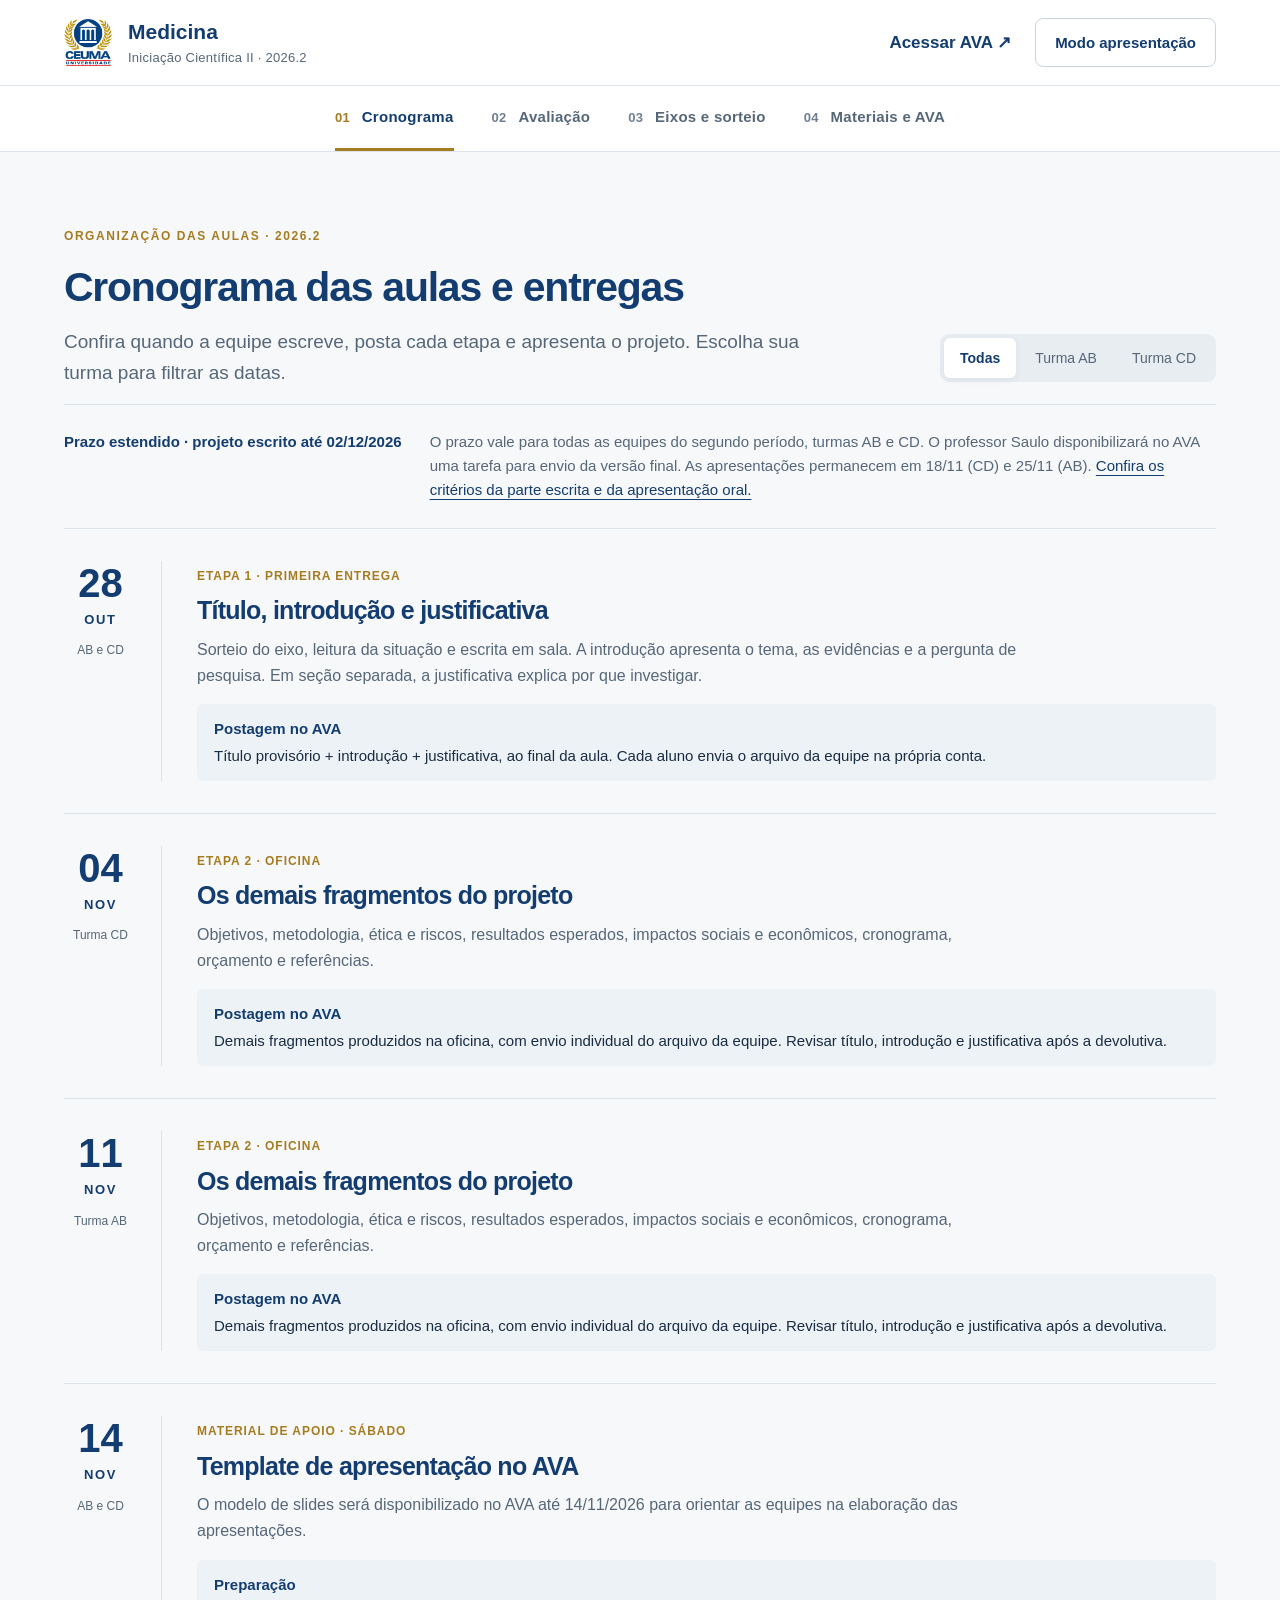
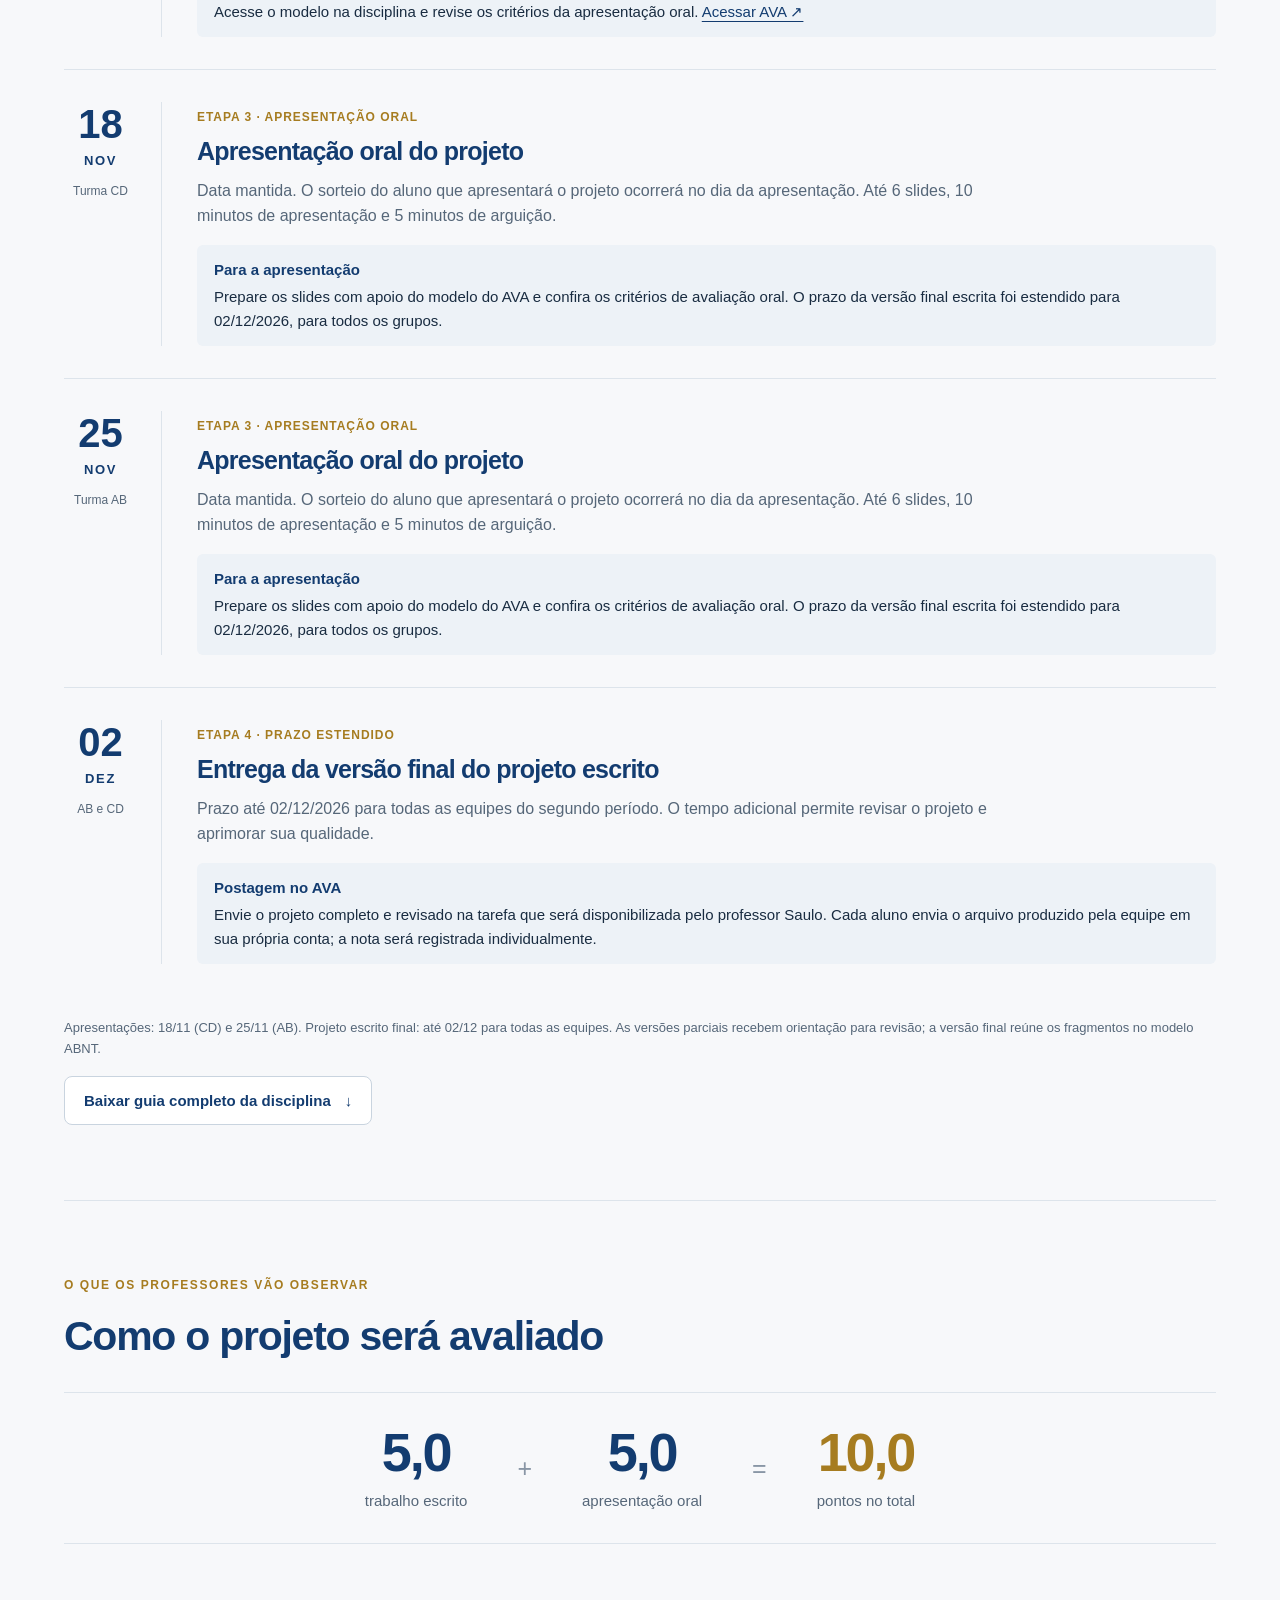
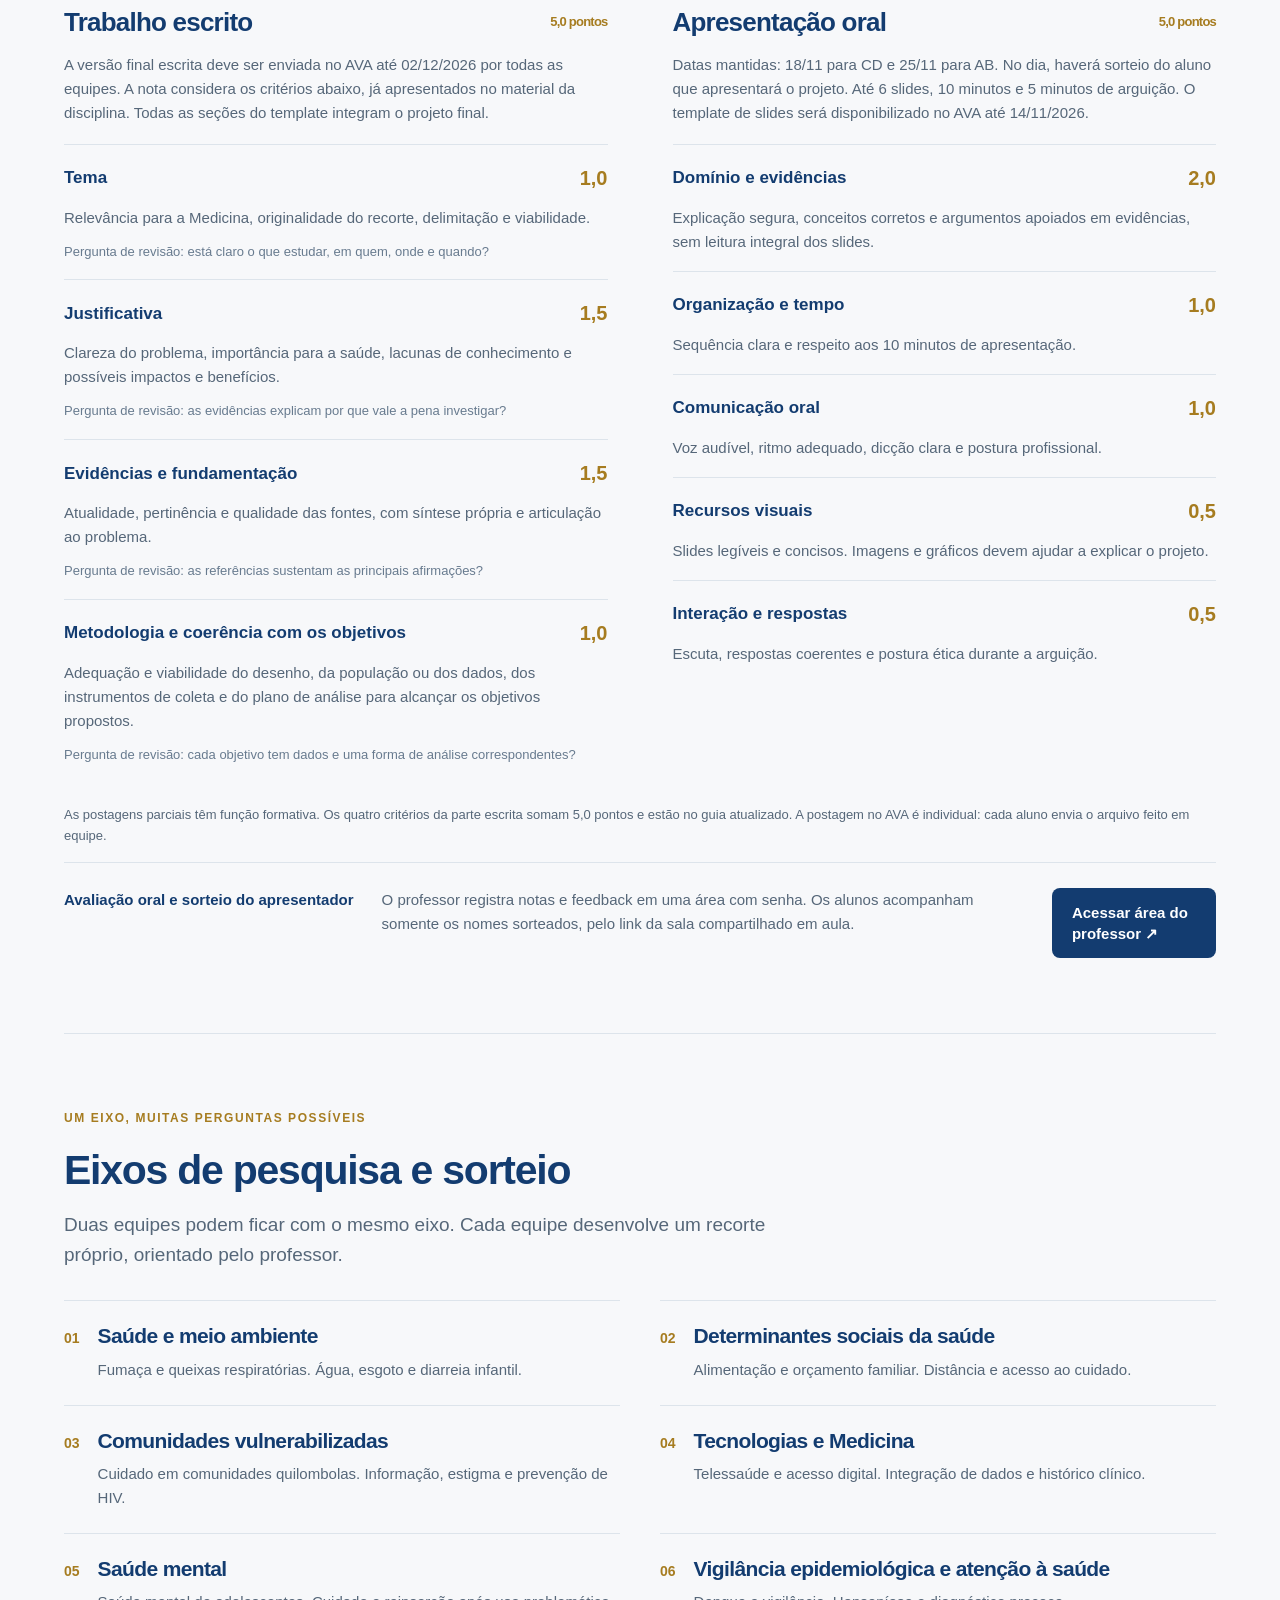
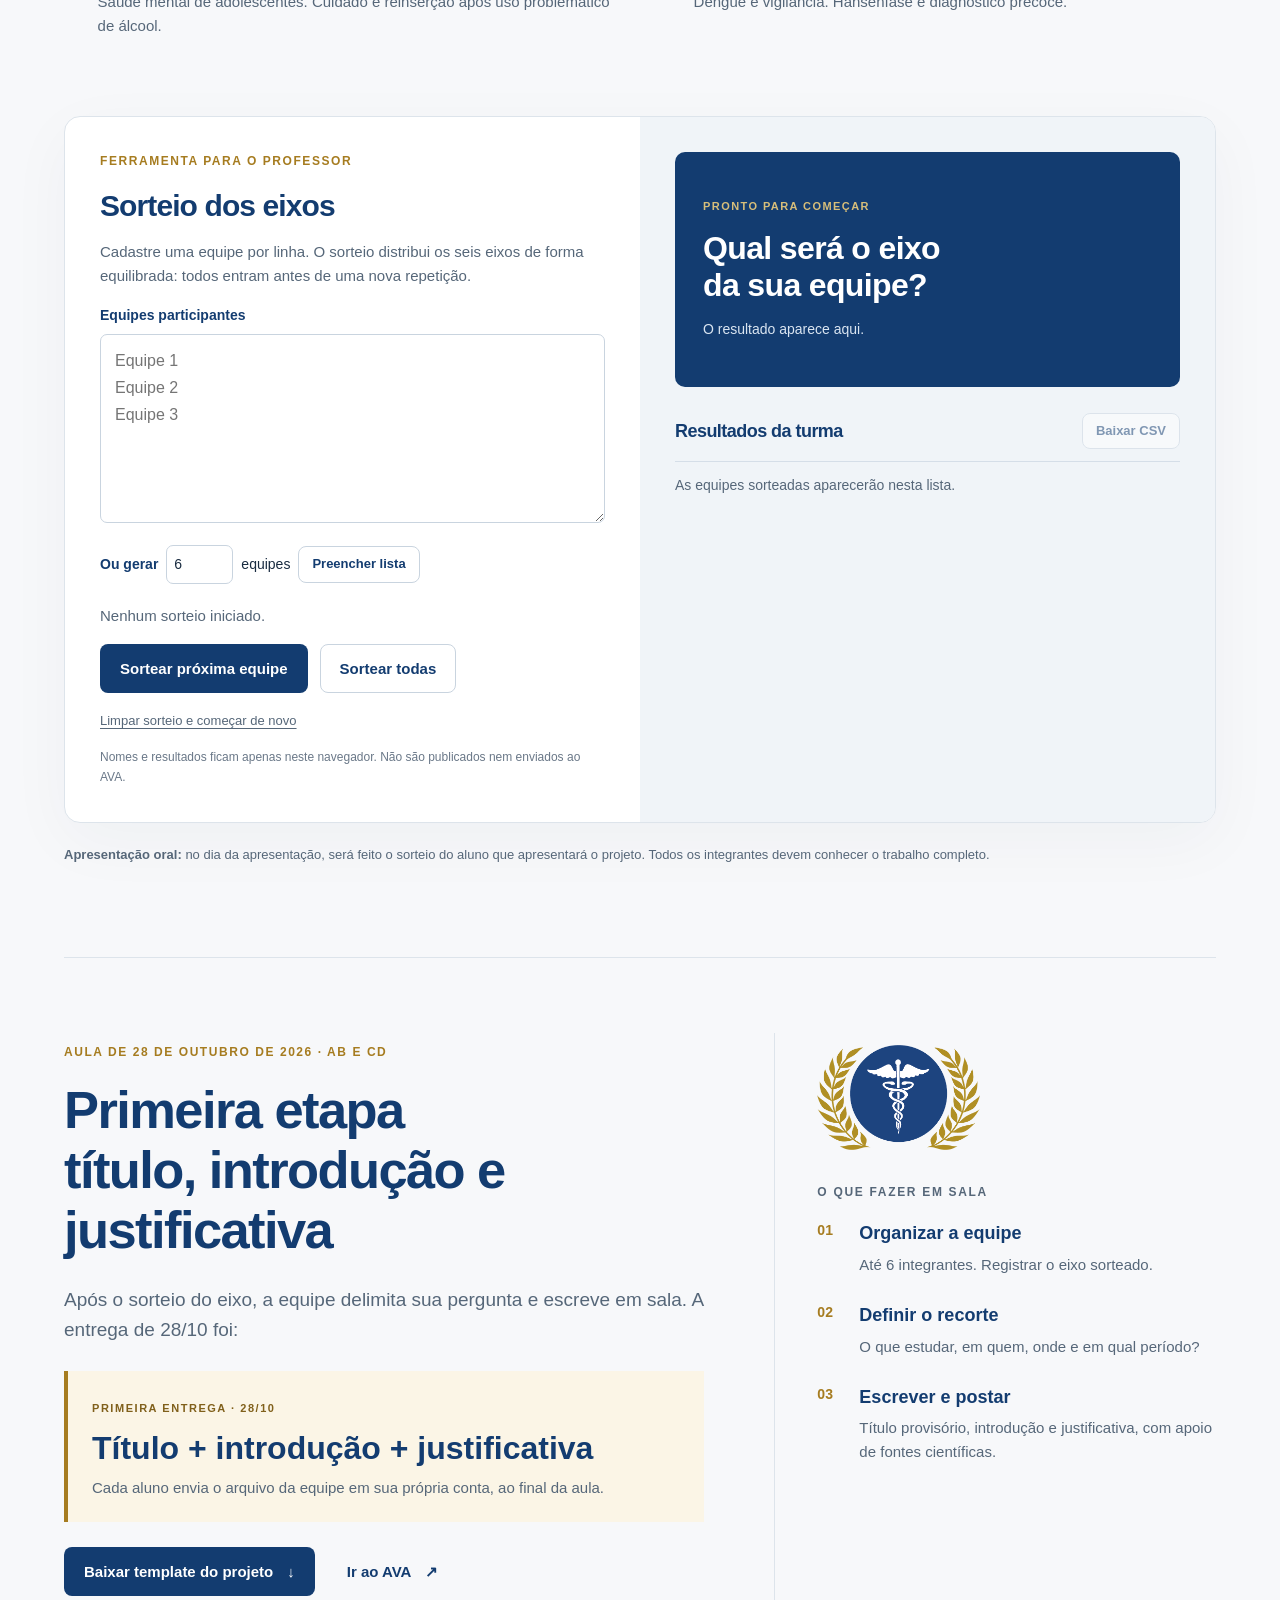
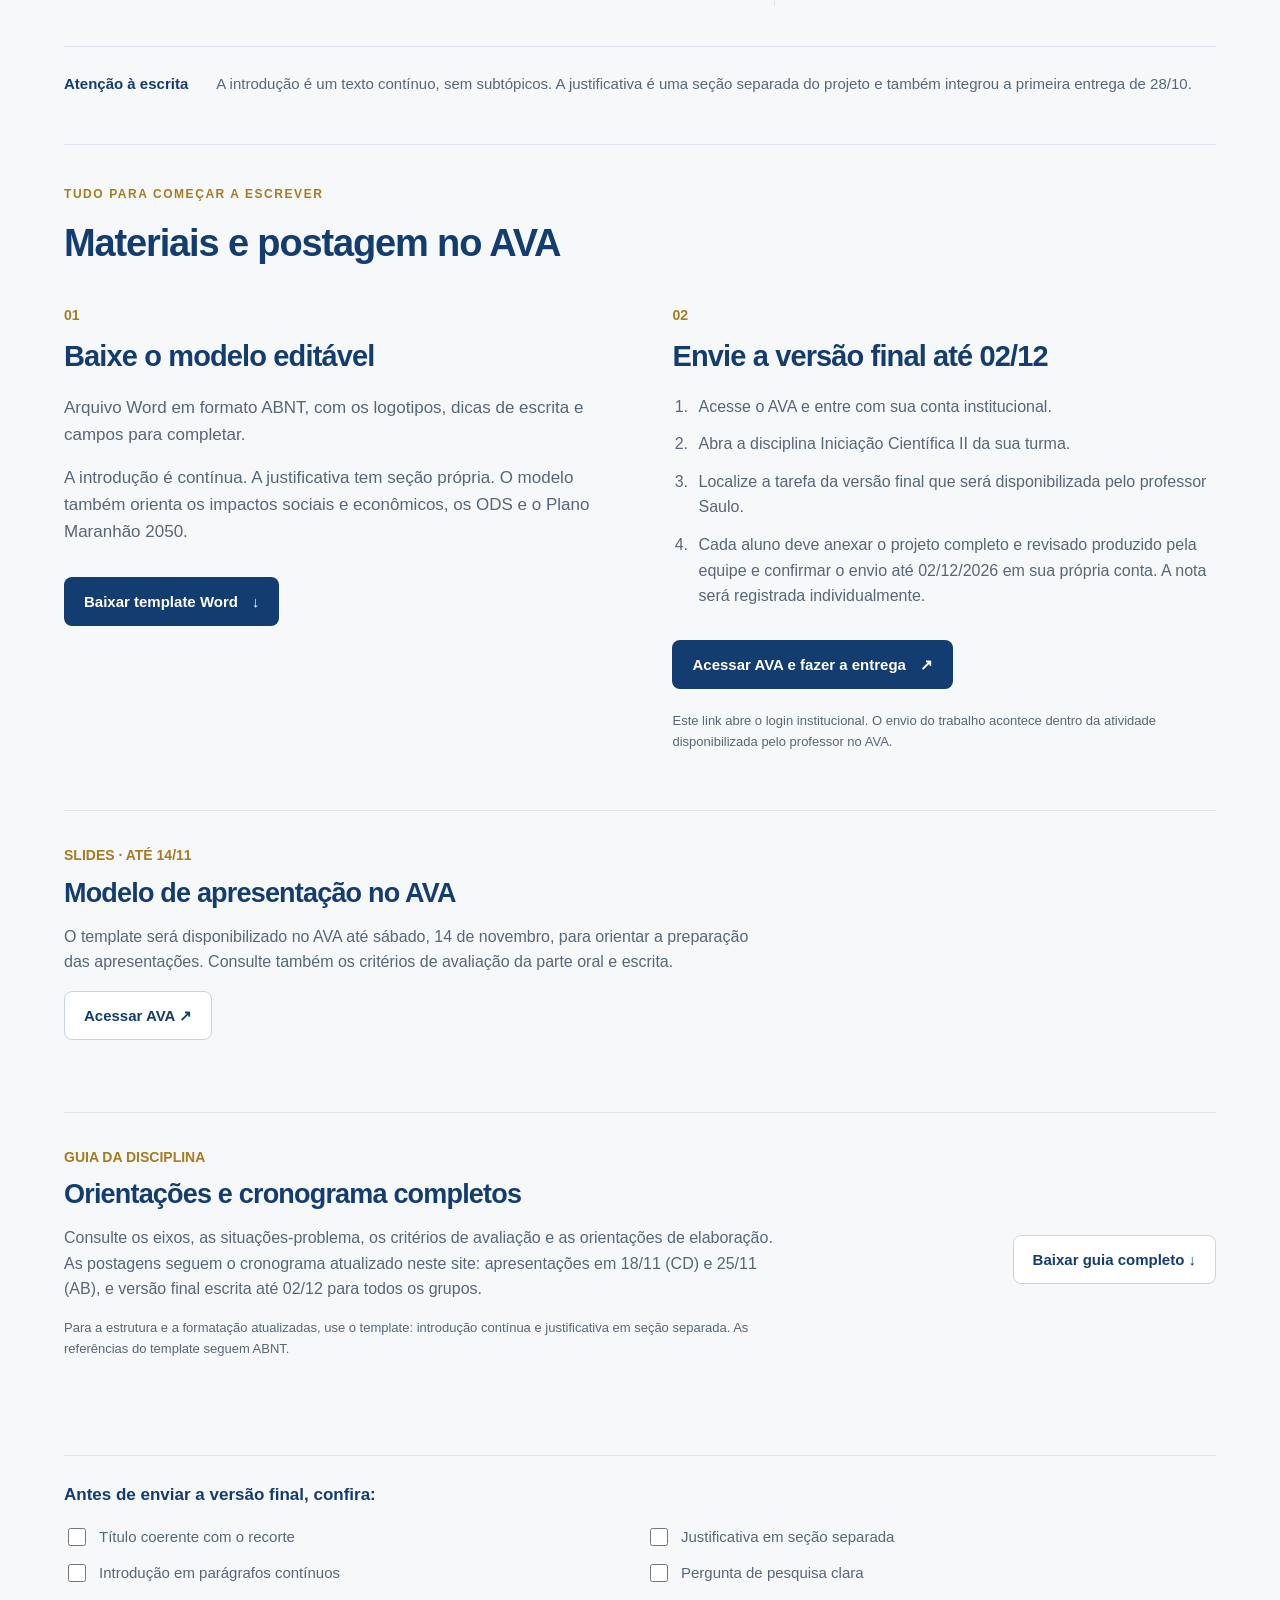
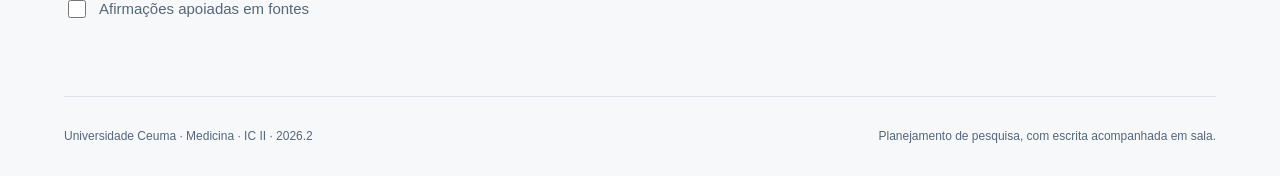
==== commit 7cb4aede: "Inclui acesso protegido à avaliação oral e sorteio online [skip render]" ====
--- a/index.html
+++ b/index.html
@@ -23,7 +23,7 @@
 <article class="event final" data-group="AB CD"><div class="date"><strong>02</strong><span>DEZ</span><small>AB e CD</small></div><div class="event-body"><span class="event-tag">Etapa 4 · prazo estendido</span><h3>Entrega da versão final do projeto escrito</h3><p>Prazo até 02/12/2026 para todas as equipes do segundo período. O tempo adicional permite revisar o projeto e aprimorar sua qualidade.</p><div class="deliverable"><strong>Postagem no AVA</strong> Envie o projeto completo e revisado na tarefa que será disponibilizada pelo professor Saulo. Cada aluno envia o arquivo produzido pela equipe em sua própria conta; a nota será registrada individualmente.</div></div></article>
 </div><p class="footnote">Apresentações: 18/11 (CD) e 25/11 (AB). Projeto escrito final: até 02/12 para todas as equipes. As versões parciais recebem orientação para revisão; a versão final reúne os fragmentos no modelo ABNT.</p><a class="btn outline" href="Guia-Projeto-IC-II-2026.docx" download>Baixar guia completo da disciplina <span aria-hidden="true">↓</span></a></section>
 <section id="avaliacao" class="section" aria-labelledby="avaliacao-title"><p class="eyebrow">O que os professores vão observar</p><h2 id="avaliacao-title">Como o projeto será avaliado</h2><div class="score-overview"><div><strong>5,0</strong><span>trabalho escrito</span></div><span class="score-symbol">+</span><div><strong>5,0</strong><span>apresentação oral</span></div><span class="score-symbol">=</span><div class="score-total"><strong>10,0</strong><span>pontos no total</span></div></div>
-<div class="assessment-grid"><div><h3>Trabalho escrito <span>5,0 pontos</span></h3><p class="rubric-intro">A versão final escrita deve ser enviada no AVA até 02/12/2026 por todas as equipes. A nota considera os critérios abaixo, já apresentados no material da disciplina. Todas as seções do template integram o projeto final.</p><details class="rubric" open><summary><span>Tema</span><strong>1,0</strong></summary><p>Relevância para a Medicina, originalidade do recorte, delimitação e viabilidade.</p><p class="rubric-hint">Pergunta de revisão: está claro o que estudar, em quem, onde e quando?</p></details><details class="rubric" open><summary><span>Justificativa</span><strong>1,5</strong></summary><p>Clareza do problema, importância para a saúde, lacunas de conhecimento e possíveis impactos e benefícios.</p><p class="rubric-hint">Pergunta de revisão: as evidências explicam por que vale a pena investigar?</p></details><details class="rubric" open><summary><span>Evidências e fundamentação</span><strong>1,5</strong></summary><p>Atualidade, pertinência e qualidade das fontes, com síntese própria e articulação ao problema.</p><p class="rubric-hint">Pergunta de revisão: as referências sustentam as principais afirmações?</p></details><details class="rubric" open><summary><span>Metodologia e coerência com os objetivos</span><strong>1,0</strong></summary><p>Adequação e viabilidade do desenho, da população ou dos dados, dos instrumentos de coleta e do plano de análise para alcançar os objetivos propostos.</p><p class="rubric-hint">Pergunta de revisão: cada objetivo tem dados e uma forma de análise correspondentes?</p></details></div><div><h3>Apresentação oral <span>5,0 pontos</span></h3><p class="rubric-intro">Datas mantidas: 18/11 para CD e 25/11 para AB. No dia, haverá sorteio do aluno que apresentará o projeto. Até 6 slides, 10 minutos e 5 minutos de arguição. O template de slides será disponibilizado no AVA até 14/11/2026.</p><details class="rubric" open><summary><span>Domínio e evidências</span><strong>2,0</strong></summary><p>Explicação segura, conceitos corretos e argumentos apoiados em evidências, sem leitura integral dos slides.</p></details><details class="rubric" open><summary><span>Organização e tempo</span><strong>1,0</strong></summary><p>Sequência clara e respeito aos 10 minutos de apresentação.</p></details><details class="rubric" open><summary><span>Comunicação oral</span><strong>1,0</strong></summary><p>Voz audível, ritmo adequado, dicção clara e postura profissional.</p></details><details class="rubric" open><summary><span>Recursos visuais</span><strong>0,5</strong></summary><p>Slides legíveis e concisos. Imagens e gráficos devem ajudar a explicar o projeto.</p></details><details class="rubric" open><summary><span>Interação e respostas</span><strong>0,5</strong></summary><p>Escuta, respostas coerentes e postura ética durante a arguição.</p></details></div></div><p class="footnote">As postagens parciais têm função formativa. Os quatro critérios da parte escrita somam 5,0 pontos e estão no guia atualizado. A postagem no AVA é individual: cada aluno envia o arquivo feito em equipe.</p></section>
+<div class="assessment-grid"><div><h3>Trabalho escrito <span>5,0 pontos</span></h3><p class="rubric-intro">A versão final escrita deve ser enviada no AVA até 02/12/2026 por todas as equipes. A nota considera os critérios abaixo, já apresentados no material da disciplina. Todas as seções do template integram o projeto final.</p><details class="rubric" open><summary><span>Tema</span><strong>1,0</strong></summary><p>Relevância para a Medicina, originalidade do recorte, delimitação e viabilidade.</p><p class="rubric-hint">Pergunta de revisão: está claro o que estudar, em quem, onde e quando?</p></details><details class="rubric" open><summary><span>Justificativa</span><strong>1,5</strong></summary><p>Clareza do problema, importância para a saúde, lacunas de conhecimento e possíveis impactos e benefícios.</p><p class="rubric-hint">Pergunta de revisão: as evidências explicam por que vale a pena investigar?</p></details><details class="rubric" open><summary><span>Evidências e fundamentação</span><strong>1,5</strong></summary><p>Atualidade, pertinência e qualidade das fontes, com síntese própria e articulação ao problema.</p><p class="rubric-hint">Pergunta de revisão: as referências sustentam as principais afirmações?</p></details><details class="rubric" open><summary><span>Metodologia e coerência com os objetivos</span><strong>1,0</strong></summary><p>Adequação e viabilidade do desenho, da população ou dos dados, dos instrumentos de coleta e do plano de análise para alcançar os objetivos propostos.</p><p class="rubric-hint">Pergunta de revisão: cada objetivo tem dados e uma forma de análise correspondentes?</p></details></div><div><h3>Apresentação oral <span>5,0 pontos</span></h3><p class="rubric-intro">Datas mantidas: 18/11 para CD e 25/11 para AB. No dia, haverá sorteio do aluno que apresentará o projeto. Até 6 slides, 10 minutos e 5 minutos de arguição. O template de slides será disponibilizado no AVA até 14/11/2026.</p><details class="rubric" open><summary><span>Domínio e evidências</span><strong>2,0</strong></summary><p>Explicação segura, conceitos corretos e argumentos apoiados em evidências, sem leitura integral dos slides.</p></details><details class="rubric" open><summary><span>Organização e tempo</span><strong>1,0</strong></summary><p>Sequência clara e respeito aos 10 minutos de apresentação.</p></details><details class="rubric" open><summary><span>Comunicação oral</span><strong>1,0</strong></summary><p>Voz audível, ritmo adequado, dicção clara e postura profissional.</p></details><details class="rubric" open><summary><span>Recursos visuais</span><strong>0,5</strong></summary><p>Slides legíveis e concisos. Imagens e gráficos devem ajudar a explicar o projeto.</p></details><details class="rubric" open><summary><span>Interação e respostas</span><strong>0,5</strong></summary><p>Escuta, respostas coerentes e postura ética durante a arguição.</p></details></div></div><p class="footnote">As postagens parciais têm função formativa. Os quatro critérios da parte escrita somam 5,0 pontos e estão no guia atualizado. A postagem no AVA é individual: cada aluno envia o arquivo feito em equipe.</p><div class="teacher-note"><strong>Avaliação oral e sorteio do apresentador</strong><p>O professor registra notas e feedback em uma área com senha. Os alunos acompanham somente os nomes sorteados, pelo link da sala compartilhado em aula.</p><a class="btn primary" href="https://ic-ii-avaliacao-ceuma.onrender.com/professor" target="_blank" rel="noopener">Acessar área do professor ↗</a></div></section>
 <section id="sorteio" class="section" aria-labelledby="sorteio-title"><p class="eyebrow">Um eixo, muitas perguntas possíveis</p><h2 id="sorteio-title">Eixos de pesquisa e sorteio</h2><p class="section-intro">Duas equipes podem ficar com o mesmo eixo. Cada equipe desenvolve um recorte próprio, orientado pelo professor.</p>
 <div class="axis-list" id="axis-list"></div>
 <div class="lottery"><div class="lottery-form"><p class="eyebrow">Ferramenta para o professor</p><h3>Sorteio dos eixos</h3><p>Cadastre uma equipe por linha. O sorteio distribui os seis eixos de forma equilibrada: todos entram antes de uma nova repetição.</p><label for="teams">Equipes participantes</label><textarea id="teams" rows="6" placeholder="Equipe 1&#10;Equipe 2&#10;Equipe 3"></textarea><div class="quick-generate"><label for="team-count">Ou gerar</label><input type="number" id="team-count" value="6" min="1" max="60"><span>equipes</span><button id="generate-teams" class="btn small outline">Preencher lista</button></div><p id="lottery-status" class="status" role="status" aria-live="polite">Nenhum sorteio iniciado.</p><div class="button-row"><button id="draw-one" class="btn primary">Sortear próxima equipe</button><button id="draw-all" class="btn outline">Sortear todas</button></div><button id="reset-lottery" class="reset-button">Limpar sorteio e começar de novo</button><p class="privacy">Nomes e resultados ficam apenas neste navegador. Não são publicados nem enviados ao AVA.</p></div><div class="lottery-results"><div id="draw-stage" class="draw-stage" aria-live="polite"><span class="stage-overline">PRONTO PARA COMEÇAR</span><strong>Qual será o eixo<br>da sua equipe?</strong><p>O resultado aparece aqui.</p></div><div class="results-heading"><h4>Resultados da turma</h4><button id="export-results" class="btn small outline" disabled>Baixar CSV</button></div><ol id="results-list" class="results-list"><li class="empty">As equipes sorteadas aparecerão nesta lista.</li></ol></div></div>
